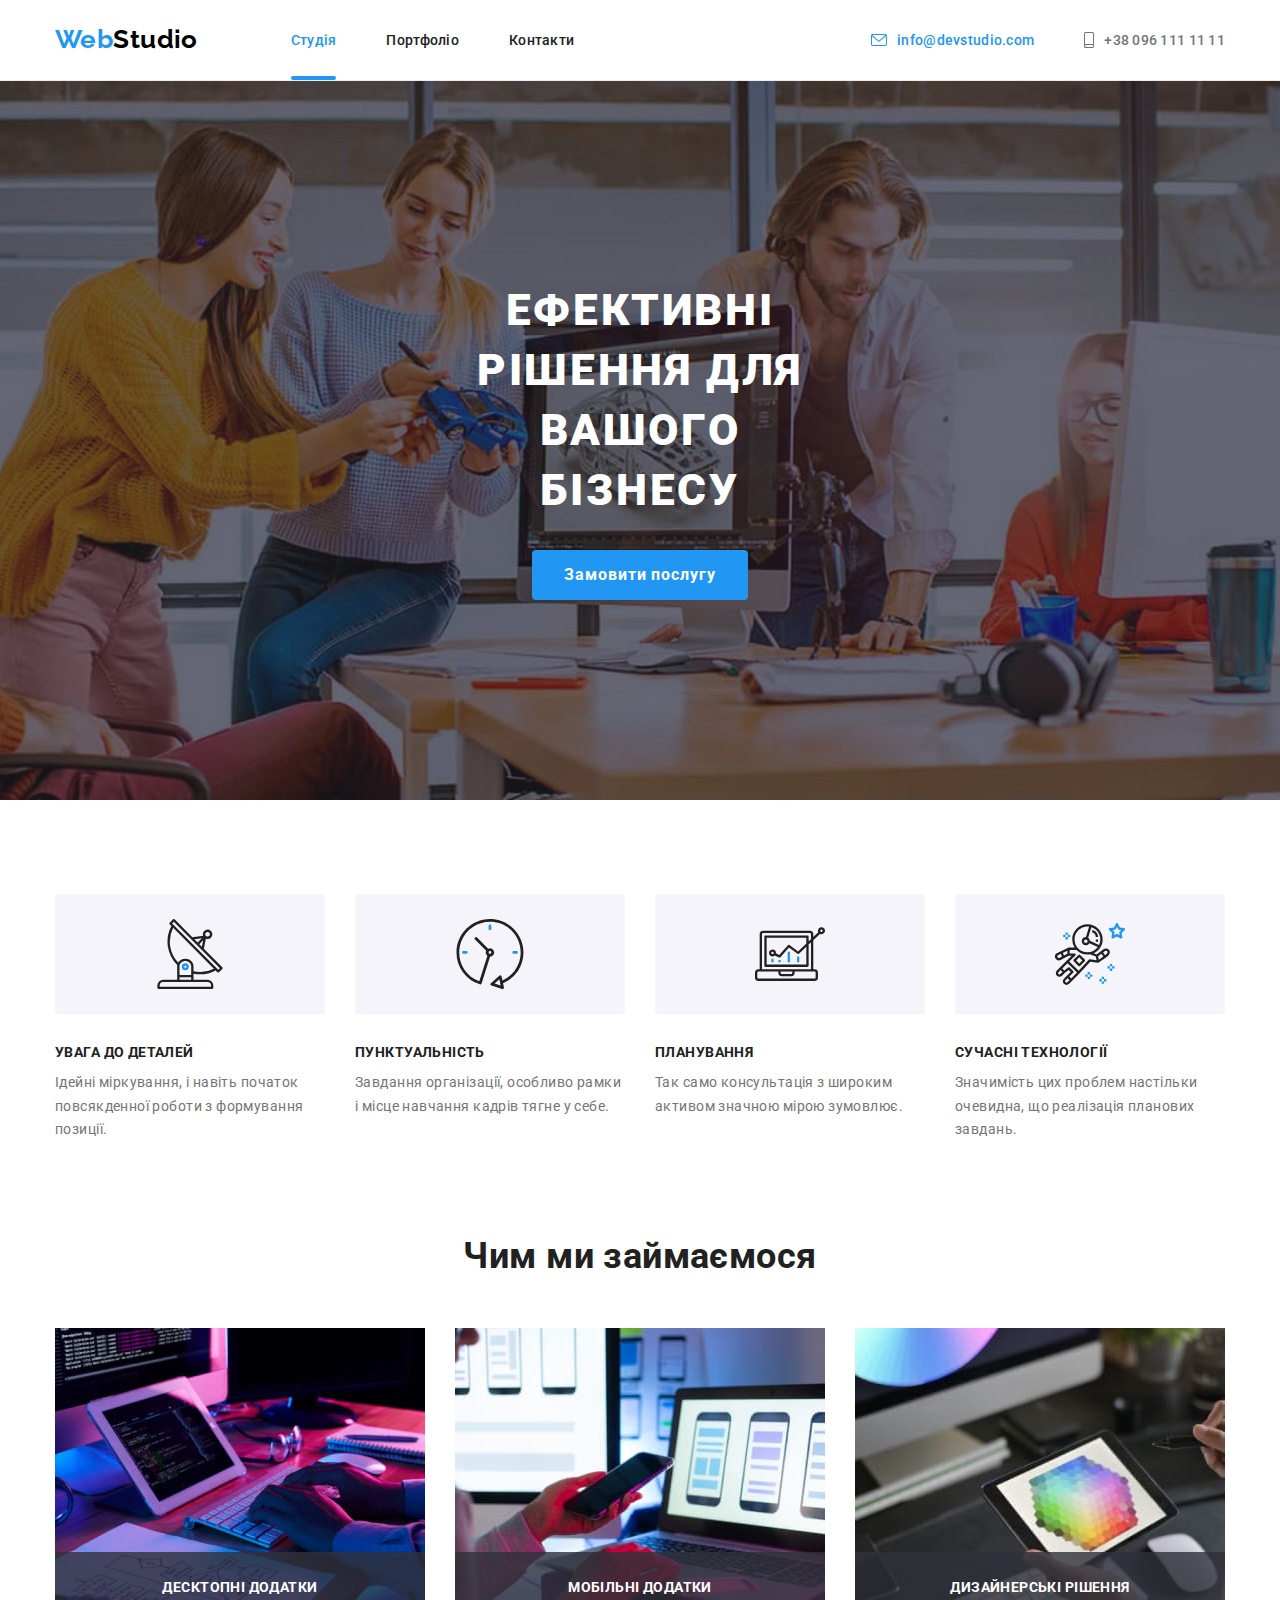
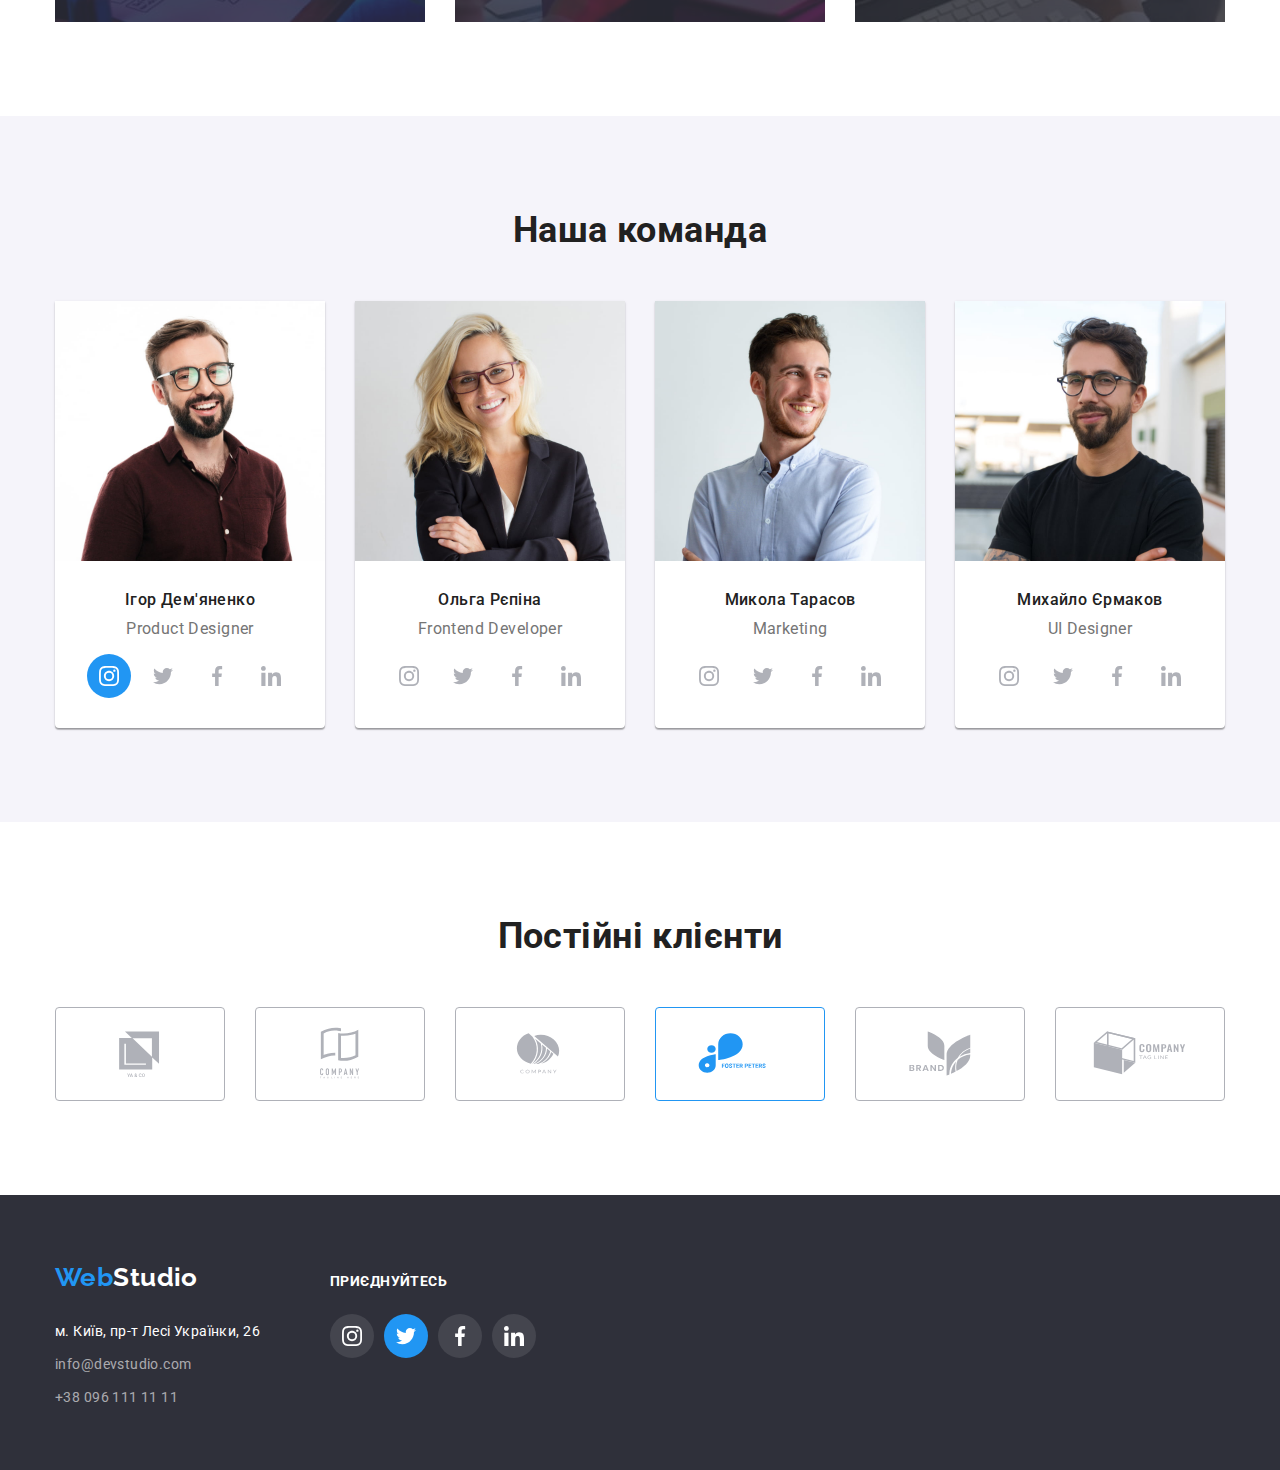
==== index.html @ 37243f72 "Додає стартові файли проєкту до репозиторію" ====
<!DOCTYPE html>
<html lang="uk">

<head>
  <meta charset="UTF-8">
  <meta name="viewport" content="width=device-width, initial-scale=1.0">
  <title>Домашнє завдання GoIT Markup HomeWork-03</title>

  <link rel="preconnect" href="https://fonts.googleapis.com">
  <link rel="preconnect" href="https://fonts.gstatic.com" crossorigin>
  <link href="https://fonts.googleapis.com/css2?family=Raleway:wght@400;700&family=Roboto:wght@400;500;700;900&display=swap" rel="stylesheet">

  <link rel="stylesheet" href="https://cdnjs.cloudflare.com/ajax/libs/modern-normalize/2.0.0/modern-normalize.min.css">
  <link rel="stylesheet" href="./css/styles.css">
</head>

<body>
  <!-- Site header -->
  <header class="page-header">
    <div class="container">
      <!-- Site logo -->
      <a class="logo link" href="./index.html"><span class="logo-color">Web</span>Studio</a>
      <!-- End Site logo -->

      <!-- Site nav -->
      <nav>
        <ul class="site-nav">
          <li class="item"><a class="link current" href="./index.html">Студія</a></li>
          <li class="item"><a class="link" href="./portfolio.html">Портфоліо</a></li>
          <li class="item"><a class="link" href="">Контакти</a></li>
        </ul>
      </nav>
      <!-- End Site nav -->

      <!-- Сontacts in header -->
      <ul class="contacts">
        <li class="item">
          <a class="link current" href="mailto:info@devstudio.com">
            <svg class="contact-icon" width="16px" height="12px">
              <use href="./images/sprite.svg#envelope"></use>
            </svg>
            info@devstudio.com
          </a>
        </li>
        <li class="item">
          <a class="link" href="tel:+380961111111">
            <svg class="contact-icon" width="10px" height="16px">
              <use href="./images/sprite.svg#smartphone"></use>
            </svg>
            +38 096 111 11 11
          </a>
        </li>
      </ul>
      <!-- End Contacts in header -->
    </div>
  </header>
  <!-- End Site header -->

  <main>
    <!-- Site sections -->
    <!-- Hero section -->
    <section class="hero section">
      <h1 class="hero-title">Ефективні рішення для вашого бізнесу</h1>
      <button class="btn" type="button" data-modal-open>Замовити послугу</button>

      <!-- Backdrop -->
      <div class="backdrop is-hidden" data-modal>
        <div class="modal">
          <p>Lorem ipsum dolor, sit amet consectetur adipisicing elit. Nostrum quos quam vel laboriosam nihil hic. Qui atque accusantium incidunt architecto ipsam necessitatibus voluptatem ipsum obcaecati cum labore, illum facilis beatae, eveniet ducimus repellendus neque iure omnis accusamus optio minima. Sed at ea consectetur vitae! Illum vero velit facilis necessitatibus id.</p>
          <button class="close-btn" type="button" data-modal-close>
            <svg width="18px" height="18px">
              <use href="./images/sprite.svg#modal-close-black"></use>
            </svg>
          </button>
        </div>
      </div>
      <!-- End Backdrop -->
    </section>
    <!-- End Hero section -->

    <!-- Features section -->
    <section class="features section">
      <div class="container">
        <h2 class="visually-hidden">Наші переваги</h2>
        <ul class="features-list">
          <li class="item">
            <div class="features-thumb">
              <svg width="70px" height="70px">
                <use href="./images/sprite.svg#antenna"></use>
              </svg>
            </div>
            <h3 class="title">Увага до деталей</h3>
            <p class="text">Ідейні міркування, і навіть початок повсякденної роботи з формування позиції.</p>
          </li>

          <li class="item">
            <div class="features-thumb">
              <svg width="70px" height="70px">
                <use href="./images/sprite.svg#clock"></use>
              </svg>
            </div>
            <h3 class="title">Пунктуальність</h3>
            <p class="text">Завдання організації, особливо рамки і місце навчання кадрів тягне у себе.</p>
          </li>

          <li class="item">
            <div class="features-thumb">
              <svg width="70px" height="70px">
                <use href="./images/sprite.svg#diagram"></use>
              </svg>
            </div>
            <h3 class="title">Планування</h3>
            <p class="text">Так само консультація з широким активом значною мірою зумовлює.</p>
          </li>

          <li class="item">
            <div class="features-thumb">
              <svg width="70px" height="70px">
                <use href="./images/sprite.svg#astronaut"></use>
              </svg>
            </div>
            <h3 class="title">Сучасні технології</h3>
            <p class="text">Значимість цих проблем настільки очевидна, що реалізація планових завдань.</p>
          </li>
        </ul>
      </div>
    </section>
    <!-- End Features section -->

    <!-- Works section -->
    <section class="works section">
      <div class="container">
        <h2 class="sect-title">Чим ми займаємося</h2>
        <ul class="works-list">
          <li class="item">
            <div class="work-thumb">
              <img src="./images/website-layout.jpg" alt="Верстка макету веб-сайта по узгодженному проєкту" width="370" height="294">
              <div class="work-overlay">
                <h3 class="work-title">Десктопні додатки</h3>
              </div>
            </div>
          </li>

          <li class="item">
            <div class="work-thumb">
              <img src="./images/application-development.jpg" alt="Розробка дизайн проєкту майбутнього веб-сайту" width="370" height="294">
              <div class="work-overlay">
                <h3 class="work-title">Мобільні додатки</h3>
              </div>
            </div>
          </li>

          <li class="item">
            <div class="work-thumb">
              <img src="./images/design-development.jpg" alt="Створення мобільних додатків" width="370" height="294">
              <div class="work-overlay">
                <h3 class="work-title">Дизайнерські рішення</h3>
              </div>
            </div>
          </li>
        </ul>
      </div>
    </section>
    <!-- End Works section -->

    <!-- Team section -->
    <section class="team section">
      <div class="container">
        <h2 class="sect-title">Наша команда</h2>
        <ul class="team-list">
          <li class="item">
            <img class="image" src="./images/product-designer-igor-demyanenko.jpg" alt="Фото Ігора Дем'яненко" width="270" height="260">
            <h3 class="title">Ігор Дем'яненко</h3>
            <p class="text" lang="en">Product Designer</p>
            <!-- Social links -->
            <ul class="social-list">
              <li class="item">
                <a href="" class="social-link current" aria-label="Instagram">
                  <svg class="social-icon" width="20px" height="20px">
                    <use href="./images/sprite.svg#instagram"></use>
                  </svg>
                </a>
              </li>

              <li class="item">
                <a href="" class="social-link" aria-label="Twitter">
                  <svg class="social-icon" width="20px" height="20px">
                    <use href="./images/sprite.svg#twitter"></use>
                  </svg>
                </a>
              </li>

              <li class="item">
                <a href="" class="social-link" aria-label="Facebook">
                  <svg class="social-icon" width="20px" height="20px">
                    <use href="./images/sprite.svg#facebook"></use>
                  </svg>
                </a>
              </li>

              <li class="item">
                <a href="" class="social-link" aria-label="Linkedin">
                  <svg class="social-icon" width="20px" height="20px">
                    <use href="./images/sprite.svg#linkedin"></use>
                  </svg>
                </a>
              </li>
            </ul>
            <!-- End Social links -->
          </li>

          <li class="item">
            <img class="image" src="./images/frontend-developer-olga-repina.jpg" alt="Фото Ольги Рєпіної" width="270" height="260">
            <h3 class="title">Ольга Рєпіна</h3>
            <p class="text" lang="en">Frontend Developer</p>
            <!-- Social links -->
            <ul class="social-list">
              <li class="item">
                <a href="" class="social-link" aria-label="Instagram">
                  <svg class="social-icon" width="20px" height="20px">
                    <use href="./images/sprite.svg#instagram"></use>
                  </svg>
                </a>
              </li>

              <li class="item">
                <a href="" class="social-link" aria-label="Twitter">
                  <svg class="social-icon" width="20px" height="20px">
                    <use href="./images/sprite.svg#twitter"></use>
                  </svg>
                </a>
              </li>

              <li class="item">
                <a href="" class="social-link" aria-label="Facebook">
                  <svg class="social-icon" width="20px" height="20px">
                    <use href="./images/sprite.svg#facebook"></use>
                  </svg>
                </a>
              </li>

              <li class="item">
                <a href="" class="social-link" aria-label="Linkedin">
                  <svg class="social-icon" width="20px" height="20px">
                    <use href="./images/sprite.svg#linkedin"></use>
                  </svg>
                </a>
              </li>
            </ul>
            <!-- End Social links -->
          </li>

          <li class="item">
            <img class="image" src="./images/marketing-mikola-tarasov.jpg" alt="Фото Миколи Тарасова" width="270" height="260">
            <h3 class="title">Микола Тарасов</h3>
            <p class="text" lang="en">Marketing</p>
            <!-- Social links -->
            <ul class="social-list">
              <li class="item">
                <a href="" class="social-link" aria-label="Instagram">
                  <svg class="social-icon" width="20px" height="20px">
                    <use href="./images/sprite.svg#instagram"></use>
                  </svg>
                </a>
              </li>

              <li class="item">
                <a href="" class="social-link" aria-label="Twitter">
                  <svg class="social-icon" width="20px" height="20px">
                    <use href="./images/sprite.svg#twitter"></use>
                  </svg>
                </a>
              </li>

              <li class="item">
                <a href="" class="social-link" aria-label="Facebook">
                  <svg class="social-icon" width="20px" height="20px">
                    <use href="./images/sprite.svg#facebook"></use>
                  </svg>
                </a>
              </li>

              <li class="item">
                <a href="" class="social-link" aria-label="Linkedin">
                  <svg class="social-icon" width="20px" height="20px">
                    <use href="./images/sprite.svg#linkedin"></use>
                  </svg>
                </a>
              </li>
            </ul>
            <!-- End Social links -->
          </li>

          <li class="item">
            <img class="image" src="./images/ui-designer-mihailo-ermakov.jpg" alt="Фото Михайла Єрмакова" width="270" height="260">
            <h3 class="title">Михайло Єрмаков</h3>
            <p class="text" lang="en">UI Designer</p>
            <!-- Social links -->
            <ul class="social-list">
              <li class="item">
                <a href="" class="social-link" aria-label="Instagram">
                  <svg class="social-icon" width="20px" height="20px">
                    <use href="./images/sprite.svg#instagram"></use>
                  </svg>
                </a>
              </li>

              <li class="item">
                <a href="" class="social-link" aria-label="Twitter">
                  <svg class="social-icon" width="20px" height="20px">
                    <use href="./images/sprite.svg#twitter"></use>
                  </svg>
                </a>
              </li>

              <li class="item">
                <a href="" class="social-link" aria-label="Facebook">
                  <svg class="social-icon" width="20px" height="20px">
                    <use href="./images/sprite.svg#facebook"></use>
                  </svg>
                </a>
              </li>

              <li class="item">
                <a href="" class="social-link" aria-label="Linkedin">
                  <svg class="social-icon" width="20px" height="20px">
                    <use href="./images/sprite.svg#linkedin"></use>
                  </svg>
                </a>
              </li>
            </ul>
            <!-- End Social links -->
          </li>
        </ul>
      </div>
    </section>
    <!-- End Team section -->

    <!-- Regular customers -->
    <section class="customers section">
      <div class="container">
        <h2 class="sect-title">Постійні клієнти</h2>
        <ul class="customers-list">
          <li class="item">
            <a class="link" href="">
              <svg class="customers-icon" width="106px" height="60px">
                <use href="./images/sprite.svg#logo-1"></use>
              </svg>
            </a>
          </li>
          <li class="item">
            <a class="link" href="">
              <svg class="customers-icon" width="106px" height="60px">
                <use href="./images/sprite.svg#logo-2"></use>
              </svg>
            </a>
          </li>
          <li class="item">
            <a class="link" href="">
              <svg class="customers-icon" width="106px" height="60px">
                <use href="./images/sprite.svg#logo-3"></use>
              </svg>
            </a>
          </li>
          <li class="item">
            <a class="link current" href="">
              <svg class="customers-icon" width="106px" height="60px">
                <use href="./images/sprite.svg#logo-4"></use>
              </svg>
            </a>
          </li>
          <li class="item">
            <a class="link" href="">
              <svg class="customers-icon" width="106px" height="60px">
                <use href="./images/sprite.svg#logo-5"></use>
              </svg>
            </a>
          </li>
          <li class="item">
            <a class="link" href="">
              <svg class="customers-icon" width="106px" height="60px">
                <use href="./images/sprite.svg#logo-6"></use>
              </svg>
            </a>
          </li>
        </ul>
      </div>
    </section>
    <!-- End Regular customers -->
    <!-- End Site sections -->
  </main>

  <!-- Site footer -->
  <footer class="page-footer">
    <div class="container">

      <!-- Сontacts in footer -->
      <address class="footer-contacts">
        <div class="item">
          <!-- Site logo footer -->
          <a class="logo link" href="./index.html"><span class="logo-color">Web</span>Studio</a>
          <!-- End Site logo footer -->
          <ul class="contact-list">
            <li class="item">м. Київ, пр-т Лесі Українки, 26</li>
            <li class="item"><a class="link" href="mailto:info@devstudio.com">info@devstudio.com</a></li>
            <li class="item"><a class="link" href="tel:+380961111111">+38 096 111 11 11</a></li>
          </ul>
        </div>

        <!-- Social links in footer-->
        <div class="item">
          <p class="caption">приєднуйтесь</p>
          <ul class="social-list">
            <li class="item">
              <a href="" class="social-link" aria-label="Instagram">
                <svg class="social-icon" width="20px" height="20px">
                  <use href="./images/sprite.svg#instagram"></use>
                </svg>
              </a>
            </li>

            <li class="item">
              <a href="" class="social-link current" aria-label="Twitter">
                <svg class="social-icon" width="20px" height="20px">
                  <use href="./images/sprite.svg#twitter"></use>
                </svg>
              </a>
            </li>

            <li class="item">
              <a href="" class="social-link" aria-label="Facebook">
                <svg class="social-icon" width="20px" height="20px">
                  <use href="./images/sprite.svg#facebook"></use>
                </svg>
              </a>
            </li>

            <li class="item">
              <a href="" class="social-link" aria-label="Linkedin">
                <svg class="social-icon" width="20px" height="20px">
                  <use href="./images/sprite.svg#linkedin"></use>
                </svg>
              </a>
            </li>
          </ul>
        </div>
        <!-- End Social links in footer-->
      </address>
      <!-- End Contacts in footer -->
    </div>
  </footer>
  <!-- End Site footer -->
  <!-- Скріпт для кнопок відкриття/закриття модального вікна -->
  <script src="./js/modal.js">
  </script>
</body>

</html>
---- css/styles.css ----
:root {
  --primary-text-color: #757575;
  --title-text-color: #212121;
  --accent-color: #2196f3;
  --primary-bg-color: #ffffff;
  --secondary-bg-color: #f5f4fa;
  --theme-bg-color: #2f303a;
  --black-color: #000000;
  --white-color: #ffffff;
  --transparent-60-white-color: rgba(255, 255, 255, 0.60);

  --timing-function: cubic-bezier(0.4, 0, 0.2, 1);
  --transition-duration: 250ms;
}

h1,
h2,
h3,
h4,
h5,
h6,
p,
ul {
  margin: 0;
  padding: 0;
}

ul {
  list-style: none;
}

body {
  font-family: 'Roboto', Tahoma, sans-serif;
  font-size: 14px;
  letter-spacing: 0.03em;
  color: var(--primary-text-color);
}

.link {
  text-decoration: none;
}

.btn {
  font-family: inherit;
  color: var(--white-color);

  background-color: var(--accent-color);
  border: none;
  border-radius: 4px;

  cursor: pointer;
}

.section {
  padding: 94px 0;
}

.container {
  width: 1200px;
  padding: 0 15px;
  margin: 0 auto;
}

/* Site header */
.page-header {
  width: 100%;
  min-height: 80px;
  border-bottom: 1px solid #ECECEC;
  background-color: var(--primary-bg-color);
}

.page-header .container {
  display: flex;
  align-items: center;
}

/* Site logo header*/
.logo {
  display: inline-block;

  font-family: 'Raleway';
  font-size: 26px;
  font-weight: 700;
  color: var(--black-color);
}

.logo-color {
  color: var(--accent-color);
}

/* End Site logo header*/

/* Site nav */
.site-nav {
  display: flex;
  margin-left: 93px;
}

.site-nav .item {
  overflow: hidden;
}

.site-nav .item + .item {
  margin-left: 50px;
}

.site-nav .link {
  position: relative;
  display: inline-block;
  padding-top: 32px;
  padding-bottom: 32px;

  font-weight: 500;
  letter-spacing: 0.02em;
  color: var(--title-text-color);

  transition: color var(--transition-duration) var(--timing-function);
}

.site-nav .link::after {
  content: "";

  position: absolute;
  bottom: 0;
  left: 0;

  display: block;
  width: 100%;
  height: 4px;

  background-color: var(--accent-color);
  border-radius: 2px;

  opacity: 0;
  transform: scaleX(0);
  transition: transform var(--transition-duration) var(--timing-function),
              opacity var(--transition-duration) var(--timing-function);
}

.site-nav .link:hover::after,
.site-nav .link:focus::after,
.site-nav .link.current::after {
  opacity: 1;
  transform: scaleX(1);
}

.site-nav .link:hover,
.site-nav .link:focus,
.site-nav .link.current {
  color: var(--accent-color);
}

/* End Site nav */

/* Сontact in header */
.contacts {
  display: flex;
  margin-left: auto;
}

.contacts .item + .item {
  margin-left: 50px;
}

.contacts .link {
  display: flex;
  align-items: center;

  font-weight: 500;
  letter-spacing: 0.02em;
  color: var(--primary-text-color);

  transition: color var(--transition-duration) var(--timing-function);
}

.contacts .link.current,
.contacts .link:hover,
.contacts .link:focus {
  color: var(--accent-color);
}

.contact-icon {
  margin-right: 10px;
  fill: currentColor;
}

/* End Сontact in header */
/* End Site header */

/* Стилі для index.html */
/* Site sections */
/* Hero section */
.hero {
  max-width: 1600px;
  min-height: 600px;
  padding: 200px 452px;

  background-color: var(--theme-bg-color);
  background-image: linear-gradient(to right, rgba(47, 48, 58, 0.40), rgba(47, 48, 58, 0.40)), url(../images/img-overlay.jpg);
  background-repeat: no-repeat;
  background-position: center;
  background-size: cover;
  text-align: center;
}

.hero-title {
  margin-bottom: 30px;

  font-size: 44px;
  font-weight: 900;
  line-height: 1.36;
  letter-spacing: 0.06em;
  text-transform: uppercase;
  color: var(--white-color);
}

.hero .btn {
  padding: 10px 32px;

  font-size: 16px;
  font-weight: 700;
  line-height: 1.88;
  letter-spacing: 0.06em;
}

/* Backdrop */

.backdrop {
  position: fixed;
  top: 0;
  left: 0;
  z-index: 999;

  width: 100%;
  height: 100%;
  background-color: rgba(0, 0, 0, .5);
  opacity: 1;
  visibility: visible;

  transition: opacity var(--transition-duration) var(--timing-function);
}

.backdrop.is-hidden {
  opacity: 0;
  visibility: hidden;
  pointer-events: none;
}

.backdrop.is-hidden .modal {
  opacity: 0;
  transform: translate(-50%, -50%) scale(1.1);
  box-shadow: none;
}

.modal {
  position: absolute;
  top: 50%;
  left: 50%;

  max-width: 528px;
  min-height: 581px;
  padding: 50px 40px;

  background-color: var(--primary-bg-color);
  border-radius: 4px;

  opacity: 1;
  transform: translate(-50%, -50%) scale(1);
  box-shadow: 0px 2px 1px 0px rgba(0, 0, 0, 0.20),
              0px 1px 1px 0px rgba(0, 0, 0, 0.14),
              0px 1px 3px 0px rgba(0, 0, 0, 0.12);

  transition: opacity var(--transition-duration) var(--timing-function),
              transform var(--transition-duration) var(--timing-function),
              box-shadow var(--transition-duration) var(--timing-function);
}

.modal .close-btn {
  position: absolute;
  top: 8px;
  right: 8px;

  display: flex;
  justify-content: center;
  align-items: center;

  width: 30px;
  height: 30px;
  padding: 6px;

  background-color: var(--primary-bg-color);
  border: 1px solid rgba(0, 0, 0, 0.10);
  border-radius: 50%;
  cursor: pointer;

  transition: background-color var(--transition-duration) var(--timing-function),
              box-shadow var(--transition-duration) var(--timing-function);
}

.modal .close-btn:hover {
  background-color: var(--secondary-bg-color);
  box-shadow: inset 0px 2px 1px 0px rgba(1, 1, 1, 0.20),
              inset 0px 1px 1px 0px rgba(0, 0, 0, 0.14),
              inset 0px 1px 3px 0px rgba(0, 0, 0, 0.12);
}
/* End Backdrop */

/* End Hero section */

.sect-title {
  margin-bottom: 50px;

  font-size: 36px;
  font-weight: 700;
  text-align: center;
  color: var(--title-text-color);
}

/* Features section */
.features.section {
  padding-bottom: 0;
}

.features .title {
  margin-bottom: 10px;

  font-size: 14px;
  font-weight: 700;
  text-transform: uppercase;
  color: var(--title-text-color);
}

.features-list {
  display: flex;
}

.features-list .item {
  width: calc((100% - 90px) / 4);
}

.features-list .item + .item {
  margin-left: 30px;
}

.features-thumb {
  display: flex;
  justify-content: center;
  align-items: center;
  height: 120px;
  margin-bottom: 30px;
  border-radius: 4px;

  background-color: var(--secondary-bg-color);
}

.features .text {
  line-height: 1.71;
}

/* End Features section */
/* Works section */
.works-list {
  display: flex;
}

.works-list .item {
  width: calc((100% - 60px) / 3);
}

.works-list .item + .item {
  margin-left: 30px;
}

.work-thumb {
  position: relative;
  display: flex;
}

.work-overlay {
  position: absolute;
  left: 0;
  bottom: 0;

  width: 100%;
  height: 70px;
  padding: 27px 0;
  background-color: rgba(48, 49, 59, 0.8);;
}

.work-title {
  font-size: 14px;
  font-weight: 700;
  text-align: center;
  color: var(--white-color);
  text-transform: uppercase;
}

/* End Works section */

/* Team section */
.team {
  background-color: var(--secondary-bg-color);
}

.team-list {
  display: flex;
}

.team-list > .item {
  width: calc((100% - 90px) / 4);
  padding-bottom: 30px;
  background-color: var(--white-color);
  border-radius: 0px 0px 4px 4px;
  /* material shadow v1 */
  box-shadow: 0px 2px 1px 0px rgba(0, 0, 0, 0.20),
              0px 1px 1px 0px rgba(0, 0, 0, 0.14),
              0px 1px 3px 0px rgba(0, 0, 0, 0.12);
}

.team-list > .item + .item {
  margin-left: 30px;
}

.team-list .image {
  display: block; /* для того чтоб убрать отступ снизу от изображений */
  margin-bottom: 30px;
}

.team .title {
  margin-bottom: 10px;

  font-size: 16px;
  font-weight: 500;
  text-align: center;
  color: var(--title-text-color);
}

.team .text {
  margin-bottom: 16px;

  text-align: center;
  font-size: 16px;
}

/* Social links */
.social-list {
  display: flex;
  justify-content: center;
}

.social-list .item + .item {
  margin-left: 10px;
}

.social-link {
  display: flex;
  justify-content: center;
  align-items: center;
  width: 44px;
  height: 44px;
  color: #AFB1B8;
  background-color: var(--primary-bg-color);
  border-radius: 50%;

  transition: color var(--transition-duration) var(--timing-function),
              background-color var(--transition-duration) var(--timing-function);
}

.social-link.current,
.social-link:hover,
.social-link:focus {
  color: var(--white-color);
  background-color: var(--accent-color);
}

.social-icon {
  fill: currentColor;
}
/* End Social links */
/* End Team section */

/* Regular customers */
.customers-list {
  display: flex;
}

.customers-list .item {
  width: calc((100% - 150px) / 6);
}

.customers-list .item + .item {
  margin-left: 30px;
}

.customers-list .link {
  display: flex;
  justify-content: center;
  align-items: center;
  padding: 16px 32px;
  color: #AFB1B8;
  border: 1px solid #AFB1B8;
  border-radius: 4px;

  transition: color var(--transition-duration) var(--timing-function),
              border-color var(--transition-duration) var(--timing-function);
}

.customers-list .link.current,
.customers-list .link:hover,
.customers-list .link:focus {
  color: var(--accent-color);
  border-color: var(--accent-color);
}

.customers-icon {
  fill: currentColor;
}
/* End Regular customers */

/* Site footer */
.page-footer {
  color: var(--white-color);
  background-color: var(--theme-bg-color);
}

.page-footer .container {
  padding-top: 60px;
  padding-bottom: 60px;
}

/* Site logo footer */
.page-footer .logo {
  color: var(--white-color);
  margin-bottom: 20px;
}

/* End Site logo footer */

/* Сontact in footer */
.footer-contacts {
  display: flex;
  align-items: baseline;

  font-style: normal;
  line-height: 1.71;
}

.contact-list .item + .item {
  margin-top: 9px;
}

.contact-list .link {
  color: var(--transparent-60-white-color);
  transition: color var(--transition-duration) var(--timing-function);
}

.contact-list .link:hover,
.contact-list .link:focus {
  color: var(--accent-color);
}

.footer-contacts .caption {
  margin-bottom: 20px;

  font-size: 14px;
  font-weight: 700;
  text-transform: uppercase;
  color: var(--white-color);
}

.footer-contacts > .item + .item {
  margin-left: 70px;
}

.footer-contacts .social-link{
  background-color: rgba(255, 255, 255, 0.10);
  color: var(--white-color);
  transition: background-color var(--transition-duration) var(--timing-function);
}

.footer-contacts .social-link.current,
.footer-contacts .social-link:hover,
.footer-contacts .social-link:focus {
  background-color: var(--accent-color);
}

/* End Сontact in footer */
/* End Site footer */
/* End Стилі для index.html */

/* Стили portfolio.html */
/* Property filter */

/* Our products section */
/* Property filter */
.products-filter {
  display: flex;
  justify-content: center;
  margin-bottom: 50px;
}

.products-filter .item+.item {
  margin-left: 8px;
}

.products-filter .btn {
  padding: 6px 22px;

  font-size: 16px;
  font-weight: 500;
  line-height: 1.63;

  color: var(--title-text-color);
  background-color: var(--secondary-bg-color);
  transition: box-shadow var(--transition-duration) var(--timing-function),
              color var(--transition-duration) var(--timing-function),
              background-color var(--transition-duration) var(--timing-function);
}

.products-filter .btn.current,
.products-filter .btn:hover,
.products-filter .btn:focus {
  color: var(--primary-bg-color);
  background-color: var(--accent-color);
  box-shadow: 0px 2px 2px 0px rgba(0, 0, 0, 0.12),
              0px 1px 2px 0px rgba(0, 0, 0, 0.08),
              0px 3px 1px 0px rgba(0, 0, 0, 0.10);
}

/* End Property filter */

/* Products list */
.products-list {
  display: flex;
  flex-wrap: wrap;
}

.products-list .item {
  width: calc((100% - 60px) / 3);
  margin-right: 30px;
  margin-bottom: 30px;
}

.products-list .item:nth-child(3n) {
  margin-right: 0;
}

.products-list .item:nth-last-child(-n + 3) {
  margin-bottom: 0;
}

.product-card {
  width: 370px;
  transition: box-shadow var(--transition-duration) var(--timing-function);
}

.product-card:hover,
.product-card:focus {
  box-shadow: 1px 4px 6px 0px rgba(0, 0, 0, 0.16),
    0px 4px 4px 0px rgba(0, 0, 0, 0.06),
    0px 1px 1px 0px rgba(0, 0, 0, 0.12);
}

.product-thumb {
  position: relative;
  overflow: hidden;
  display: flex;
}

.product-overlay {
  position: absolute;
  top: 0;
  left: 0;
  width: 100%;
  height: 100%;
  background-color: var(--accent-color);
  opacity: .9;

  transform: translateY(101%);
  transition: transform var(--transition-duration) var(--timing-function);
}

.product-card:hover .product-overlay {
  transform: translateY(0);
}

.product-description {
  padding: 63px 24px;
  font-size: 18px;
  line-height: 1.56;
  color: var(--white-color);
}

.product-meta {
  padding: 20px 24px;
  border-right: 1px solid #EEEEEE;
  border-bottom: 1px solid #EEEEEE;
  border-left: 1px solid #EEEEEE;
}

 .product-link {
  text-decoration: none;
 }

.product-name {
  margin-bottom: 4px;

  font-size: 18px;
  font-weight: 700;
  line-height: 2;
  letter-spacing: 0.06em;

  color: var(--title-text-color);
}

.product-category {
  font-size: 16px;
  line-height: 1.88;
  color: var(--primary-text-color);
}

/* End Products list */
/* End Our products section */

/* Спеціальний класс для приховування тегів/заголовків */
.visually-hidden {
  position: absolute;
  width: 1px;
  height: 1px;
  margin: -1px;
  border: 0;
  padding: 0;
  clip: rect(0 0 0 0);
  overflow: hidden;
}
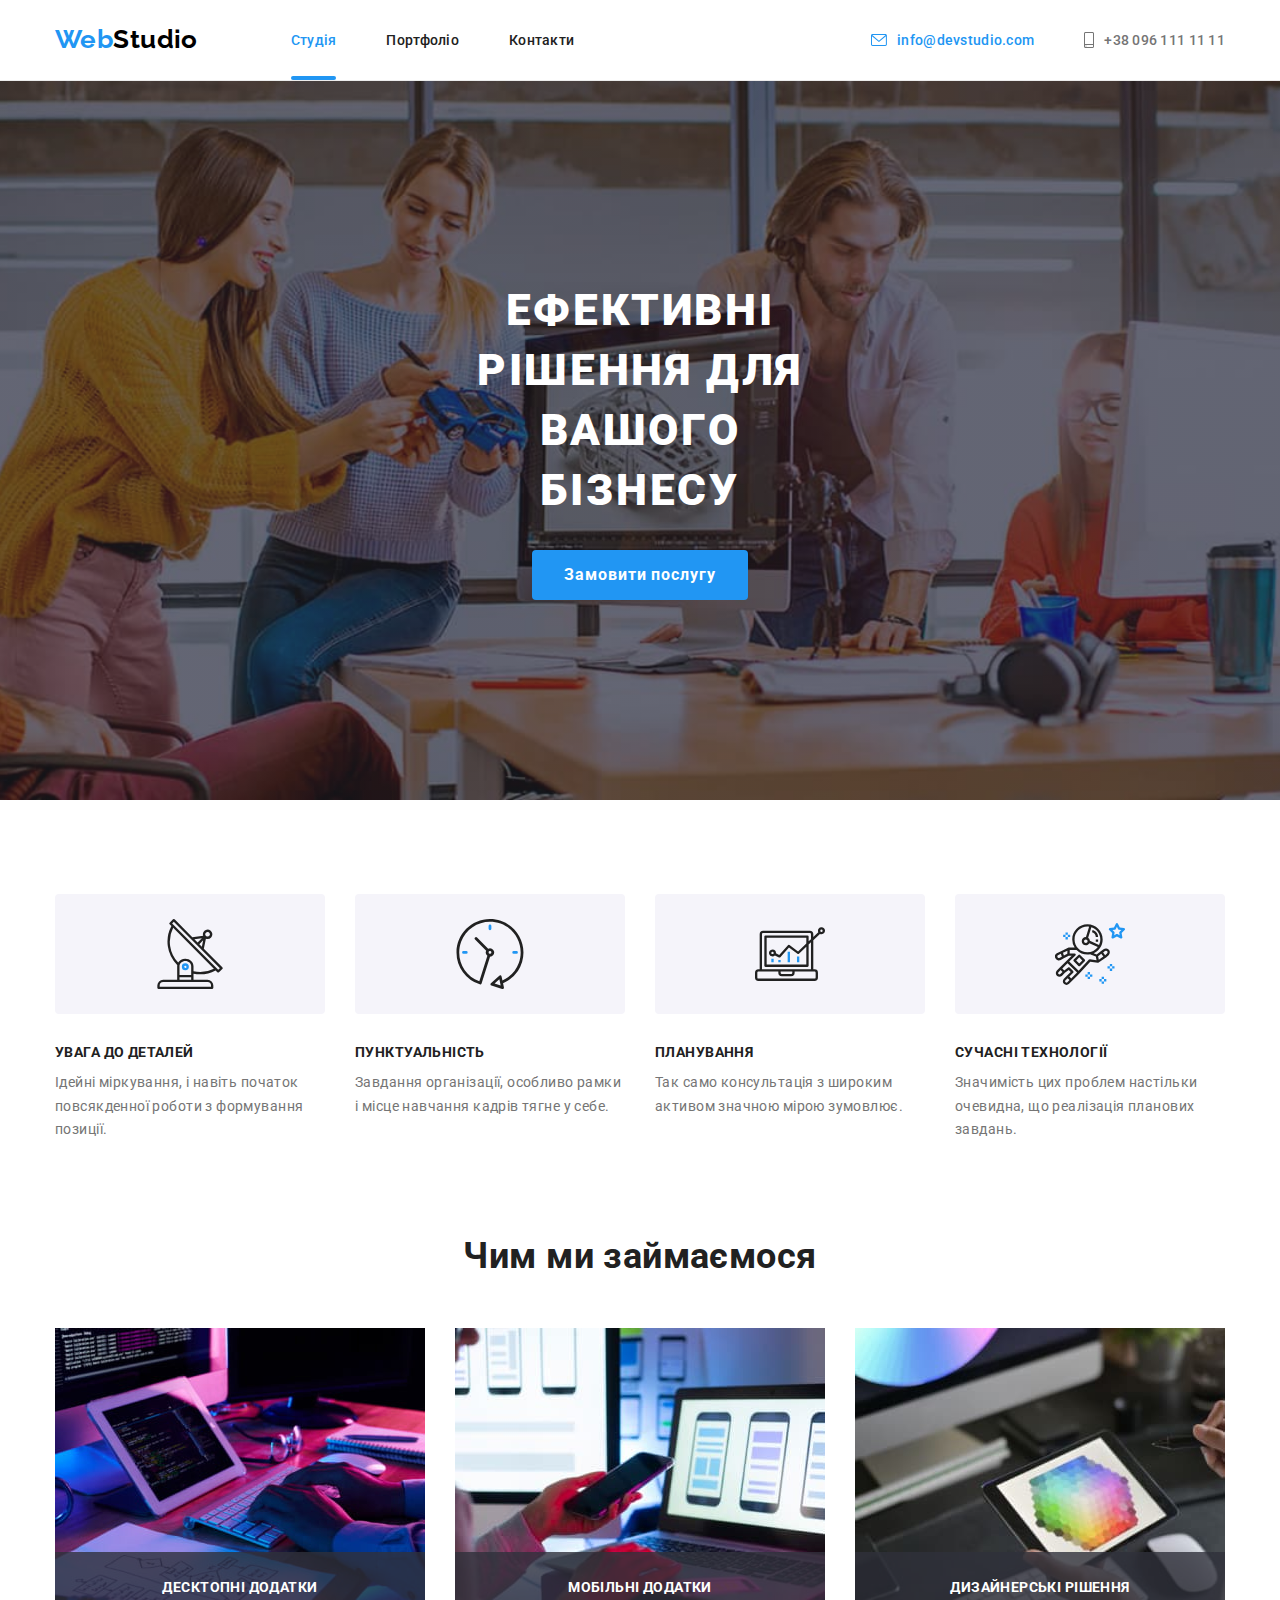
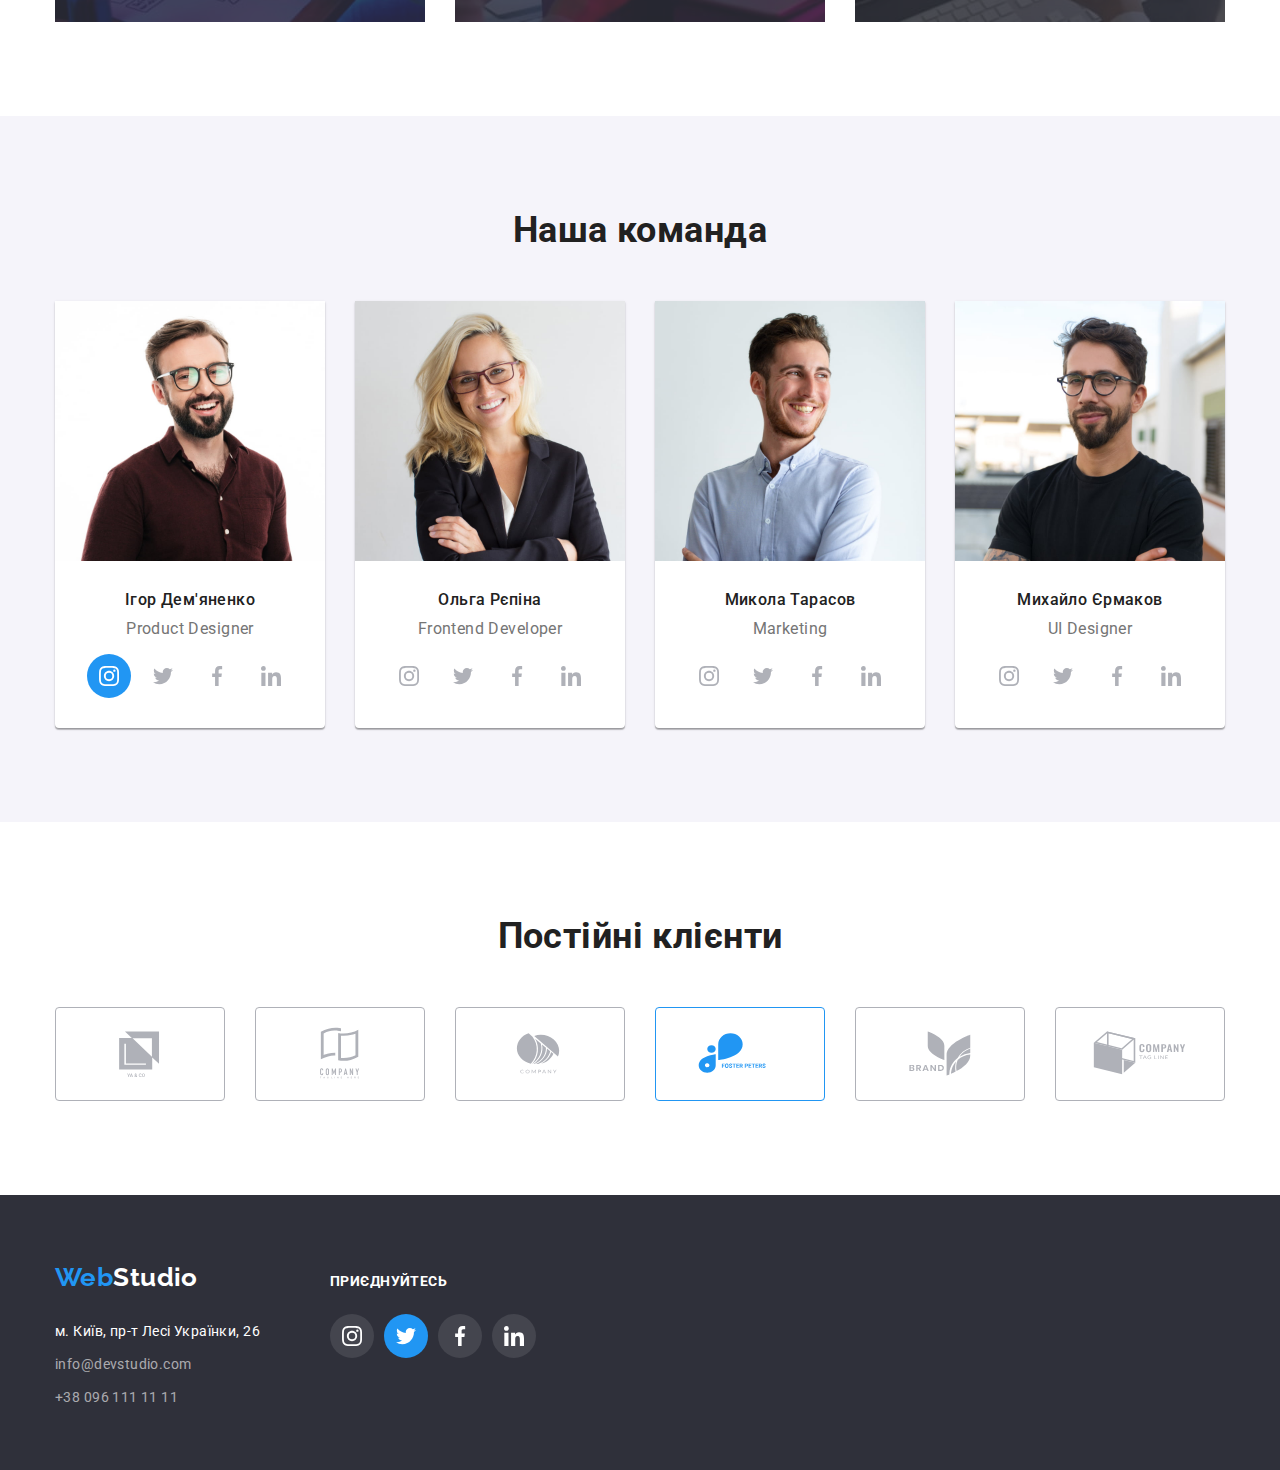
==== commit 7dfddb95: "Додає розмітку форми зворотний зв'язок" ====
--- a/index.html
+++ b/index.html
@@ -4,7 +4,7 @@
 <head>
   <meta charset="UTF-8">
   <meta name="viewport" content="width=device-width, initial-scale=1.0">
-  <title>Домашнє завдання GoIT Markup HomeWork-03</title>
+  <title>Домашнє завдання GoIT Markup HomeWork-06</title>
 
   <link rel="preconnect" href="https://fonts.googleapis.com">
   <link rel="preconnect" href="https://fonts.gstatic.com" crossorigin>
@@ -65,14 +65,56 @@
 
       <!-- Backdrop -->
       <div class="backdrop is-hidden" data-modal>
+        <!-- Modal Callback window-->
         <div class="modal">
-          <p>Lorem ipsum dolor, sit amet consectetur adipisicing elit. Nostrum quos quam vel laboriosam nihil hic. Qui atque accusantium incidunt architecto ipsam necessitatibus voluptatem ipsum obcaecati cum labore, illum facilis beatae, eveniet ducimus repellendus neque iure omnis accusamus optio minima. Sed at ea consectetur vitae! Illum vero velit facilis necessitatibus id.</p>
+          <!-- Callback Form -->
+          <form class="callback js-speaker-form" autocomplete="off">
+            <h2 class="form-title">Залиште свої дані, ми вам передзвонимо</h2>
+
+            <label class="field-item">
+              <input class="field-input" type="text" name="user-name" placeholder=" " required>
+              <span class="field-label">Ім'я</span>
+              <svg class="field-icon" width="18px" height="18px">
+                <use href="./images/sprite.svg#form-person"></use>
+              </svg>
+            </label>
+
+            <label class="field-item">
+              <input class="field-input" type="tel" name="user-phone" placeholder=" " required>
+              <span class="field-label">Телефон</span>
+              <svg class="field-icon" width="18px" height="18px">
+                <use href="./images/sprite.svg#form-phone"></use>
+              </svg>
+            </label>
+
+            <label class="field-item">
+              <input class="field-input" type="email" name="user-email" placeholder=" " required>
+              <span class="field-label">Пошта</span>
+              <svg class="field-icon" width="18px" height="18px">
+                <use href="./images/sprite.svg#form-email"></use>
+              </svg>
+            </label>
+
+            <label class="">
+              <span class="">Коментар</span>
+              <textarea class="user-comment" name="user-comment" rows="10" placeholder="Введіть текст"></textarea>
+            </label>
+
+            <label class="">
+              <input type="checkbox" name="policy" >
+              <span>Погоджуюся з розсилкою та приймаю <a href="">Умови договору</a></span>
+            </label>
+
+            <button type="submit">Відправити</button>
+          </form>
+          <!-- End Callback Form -->
           <button class="close-btn" type="button" data-modal-close>
             <svg width="18px" height="18px">
-              <use href="./images/sprite.svg#modal-close-black"></use>
+              <use href="./images/sprite.svg#modal-close"></use>
             </svg>
           </button>
         </div>
+        <!-- End Modal Callback window-->
       </div>
       <!-- End Backdrop -->
     </section>
@@ -453,6 +495,23 @@
   <!-- Скріпт для кнопок відкриття/закриття модального вікна -->
   <script src="./js/modal.js">
   </script>
+
+  <!-- Наступний скріпт показує введені 'данні форми' при submit та блокує 'відправку форми' -->
+  <script>
+    (() => {
+      document
+        .querySelector('.js-speaker-form')
+        .addEventListener('submit', e => {
+          e.preventDefault();
+
+          new FormData(e.currentTarget).forEach((value, name) =>
+            console.log(`${name}: ${value}`),
+          );
+
+          e.currentTarget.reset();
+        });
+    })();
+  </script>
 </body>
 
 </html>
--- a/css/styles.css
+++ b/css/styles.css
@@ -96,10 +96,6 @@
   margin-left: 93px;
 }
 
-.site-nav .item {
-  overflow: hidden;
-}
-
 .site-nav .item + .item {
   margin-left: 50px;
 }
@@ -200,7 +196,6 @@
   background-repeat: no-repeat;
   background-position: center;
   background-size: cover;
-  text-align: center;
 }
 
 .hero-title {
@@ -210,11 +205,14 @@
   font-weight: 900;
   line-height: 1.36;
   letter-spacing: 0.06em;
+  text-align: center;
   text-transform: uppercase;
   color: var(--white-color);
 }
 
 .hero .btn {
+  display: block;
+  margin: 0 auto;
   padding: 10px 32px;
 
   font-size: 16px;
@@ -246,6 +244,7 @@
   pointer-events: none;
 }
 
+/* Modal Callback window */
 .backdrop.is-hidden .modal {
   opacity: 0;
   transform: translate(-50%, -50%) scale(1.1);
@@ -257,9 +256,9 @@
   top: 50%;
   left: 50%;
 
-  max-width: 528px;
+  width: 528px;
   min-height: 581px;
-  padding: 50px 40px;
+  padding: 40px 40px;
 
   background-color: var(--primary-bg-color);
   border-radius: 4px;
@@ -293,16 +292,112 @@
   border-radius: 50%;
   cursor: pointer;
 
-  transition: background-color var(--transition-duration) var(--timing-function),
-              box-shadow var(--transition-duration) var(--timing-function);
+  transition: fill var(--transition-duration) var(--timing-function);
 }
 
 .modal .close-btn:hover {
-  background-color: var(--secondary-bg-color);
-  box-shadow: inset 0px 2px 1px 0px rgba(1, 1, 1, 0.20),
-              inset 0px 1px 1px 0px rgba(0, 0, 0, 0.14),
-              inset 0px 1px 3px 0px rgba(0, 0, 0, 0.12);
-}
+  fill: var(--accent-color);
+}
+
+/* End Modal Callback window */
+
+/* Callback Form */
+.callback {
+  display: flex;
+  flex-direction: column;
+
+  color: var(--title-text-color);
+  background-color: var(--primary-bg-color);
+  outline: 1px dashed tomato;
+}
+
+.form-title {
+  margin-bottom: 18px;
+
+  font-size: 20px;
+  font-weight: 700;
+  text-align: center;
+}
+
+.field-item {
+  position: relative;
+
+  display: flex;
+  flex-direction: column;
+
+  width: 100%;
+  height: 40px;
+  margin-bottom: 18px;
+
+  outline: 1px dashed saddlebrown;
+}
+
+.field-label {
+  position: absolute;
+  top: 50%;
+  left: 40px;
+
+  margin-bottom: 4px;
+
+  font-size: 12px;
+  font-weight: 400;
+  letter-spacing: 0.06em;
+  color: var(--primary-text-color);
+
+  cursor: text;
+  transform: translate(0, -50%);
+  transition: transform var(--transition-duration) var(--timing-function),
+              color var(--transition-duration) var(--timing-function);
+}
+
+.field-icon {
+  position: absolute;
+  top: 50%;
+  left: 12px;
+
+  transform: translateY(-50%);
+  transition: fill var(--transition-duration) var(--timing-function);
+}
+
+.field-input {
+  padding: 11px 40px;
+
+  border-radius: 4px;
+  border: 1px solid rgba(33, 33, 33, 0.20);
+
+  transition: border-color var(--transition-duration) var(--timing-function);
+}
+
+.field-input:focus {
+  outline: 1px solid #2196F3;
+}
+
+.field-input:focus,
+.field-input:valid,
+.field-input:not(:placeholder-shown) {
+  border-color: #2196F3;
+}
+
+.field-input:focus + .field-label,
+.field-input:valid + .field-label,
+.field-input:not(:placeholder-shown) + .field-label {
+  padding: 0 3px;
+
+  font-size: 10px;
+  color: var(--accent-color);
+
+  background-color: rgb(255, 255, 255);
+
+  transform: translate(-30px, -26px);
+}
+
+.field-input:focus ~ .field-icon,
+.field-input:valid ~ .field-icon,
+.field-input:not(:placeholder-shown) ~ .field-icon {
+  fill: var(--accent-color);
+}
+/* End Callback Form */
+
 /* End Backdrop */
 
 /* End Hero section */
@@ -384,7 +479,7 @@
   width: 100%;
   height: 70px;
   padding: 27px 0;
-  background-color: rgba(48, 49, 59, 0.8);;
+  background-color: rgba(48, 49, 59, 0.8);
 }
 
 .work-title {
@@ -572,7 +667,7 @@
   margin-left: 70px;
 }
 
-.footer-contacts .social-link{
+.footer-contacts .social-link {
   background-color: rgba(255, 255, 255, 0.10);
   color: var(--white-color);
   transition: background-color var(--transition-duration) var(--timing-function);
@@ -657,8 +752,8 @@
 .product-card:hover,
 .product-card:focus {
   box-shadow: 1px 4px 6px 0px rgba(0, 0, 0, 0.16),
-    0px 4px 4px 0px rgba(0, 0, 0, 0.06),
-    0px 1px 1px 0px rgba(0, 0, 0, 0.12);
+              0px 4px 4px 0px rgba(0, 0, 0, 0.06),
+              0px 1px 1px 0px rgba(0, 0, 0, 0.12);
 }
 
 .product-thumb {
@@ -698,9 +793,9 @@
   border-left: 1px solid #EEEEEE;
 }
 
- .product-link {
+.product-link {
   text-decoration: none;
- }
+}
 
 .product-name {
   margin-bottom: 4px;
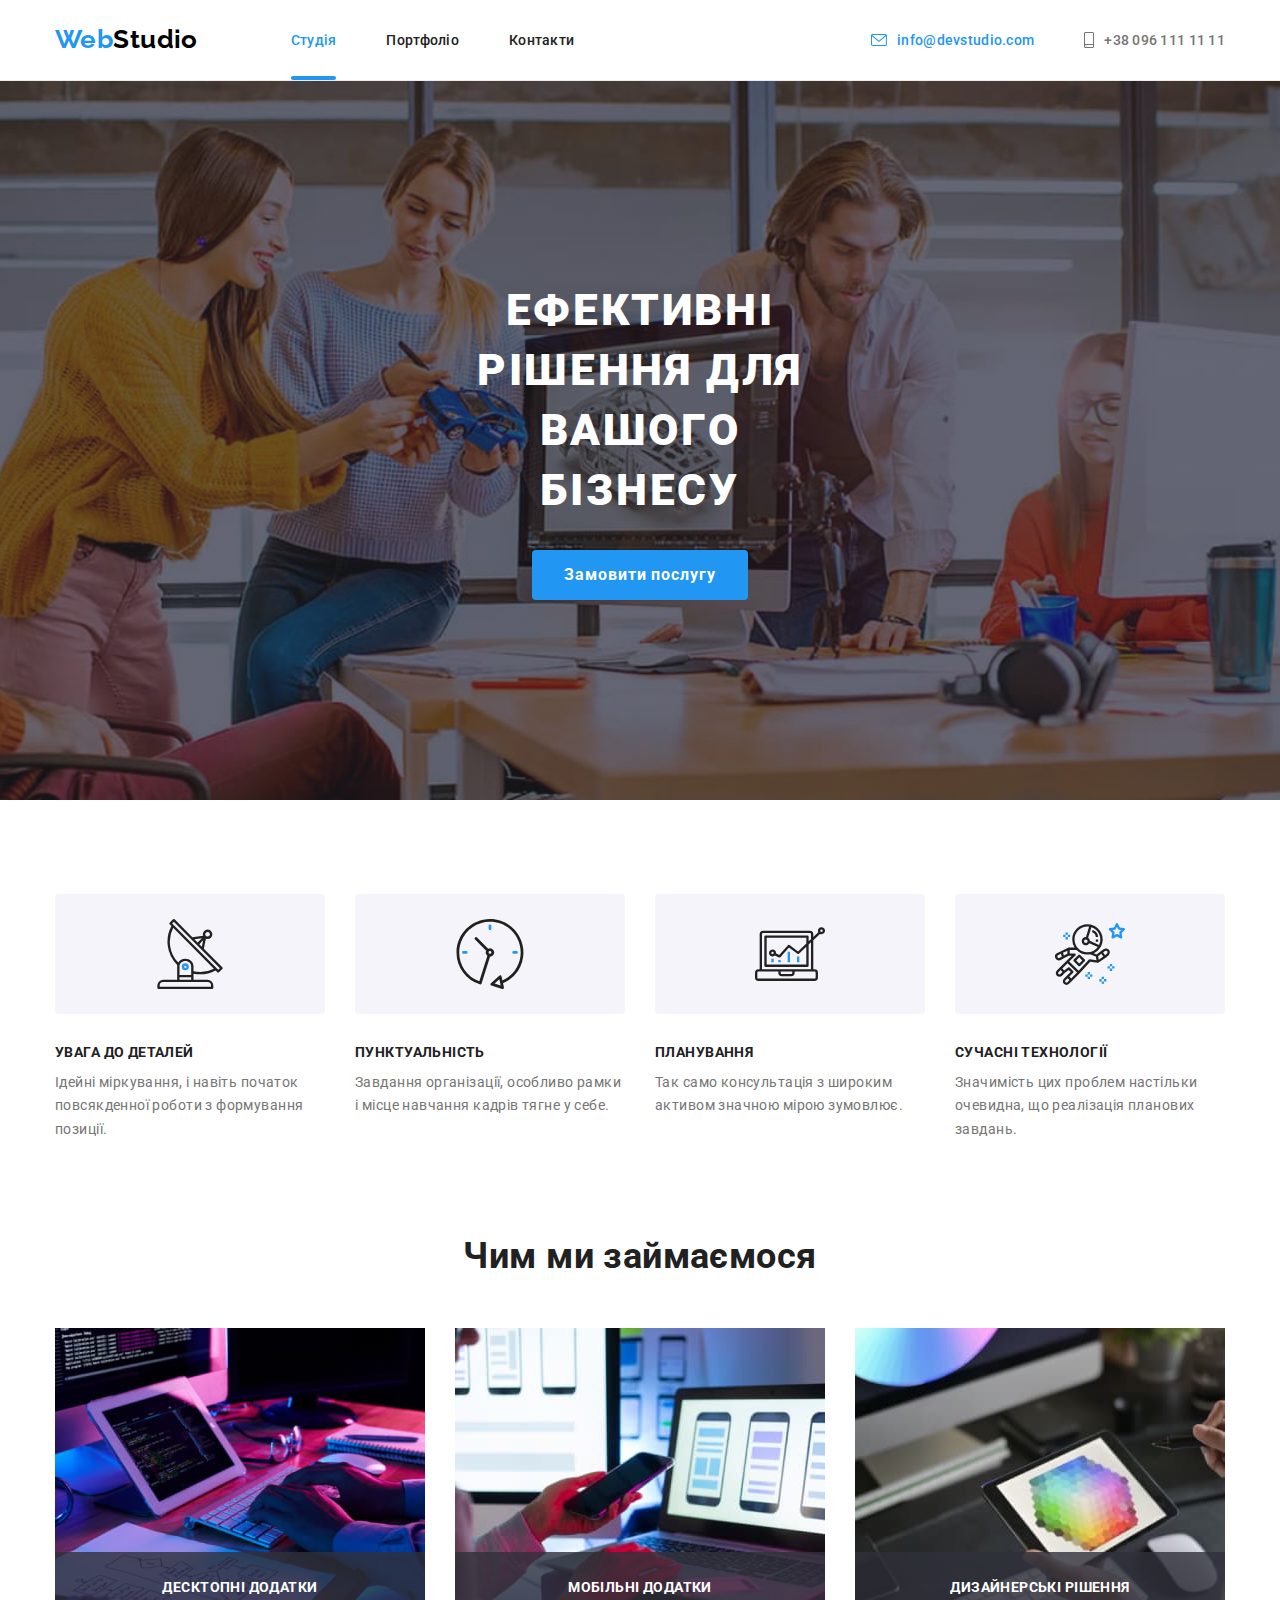
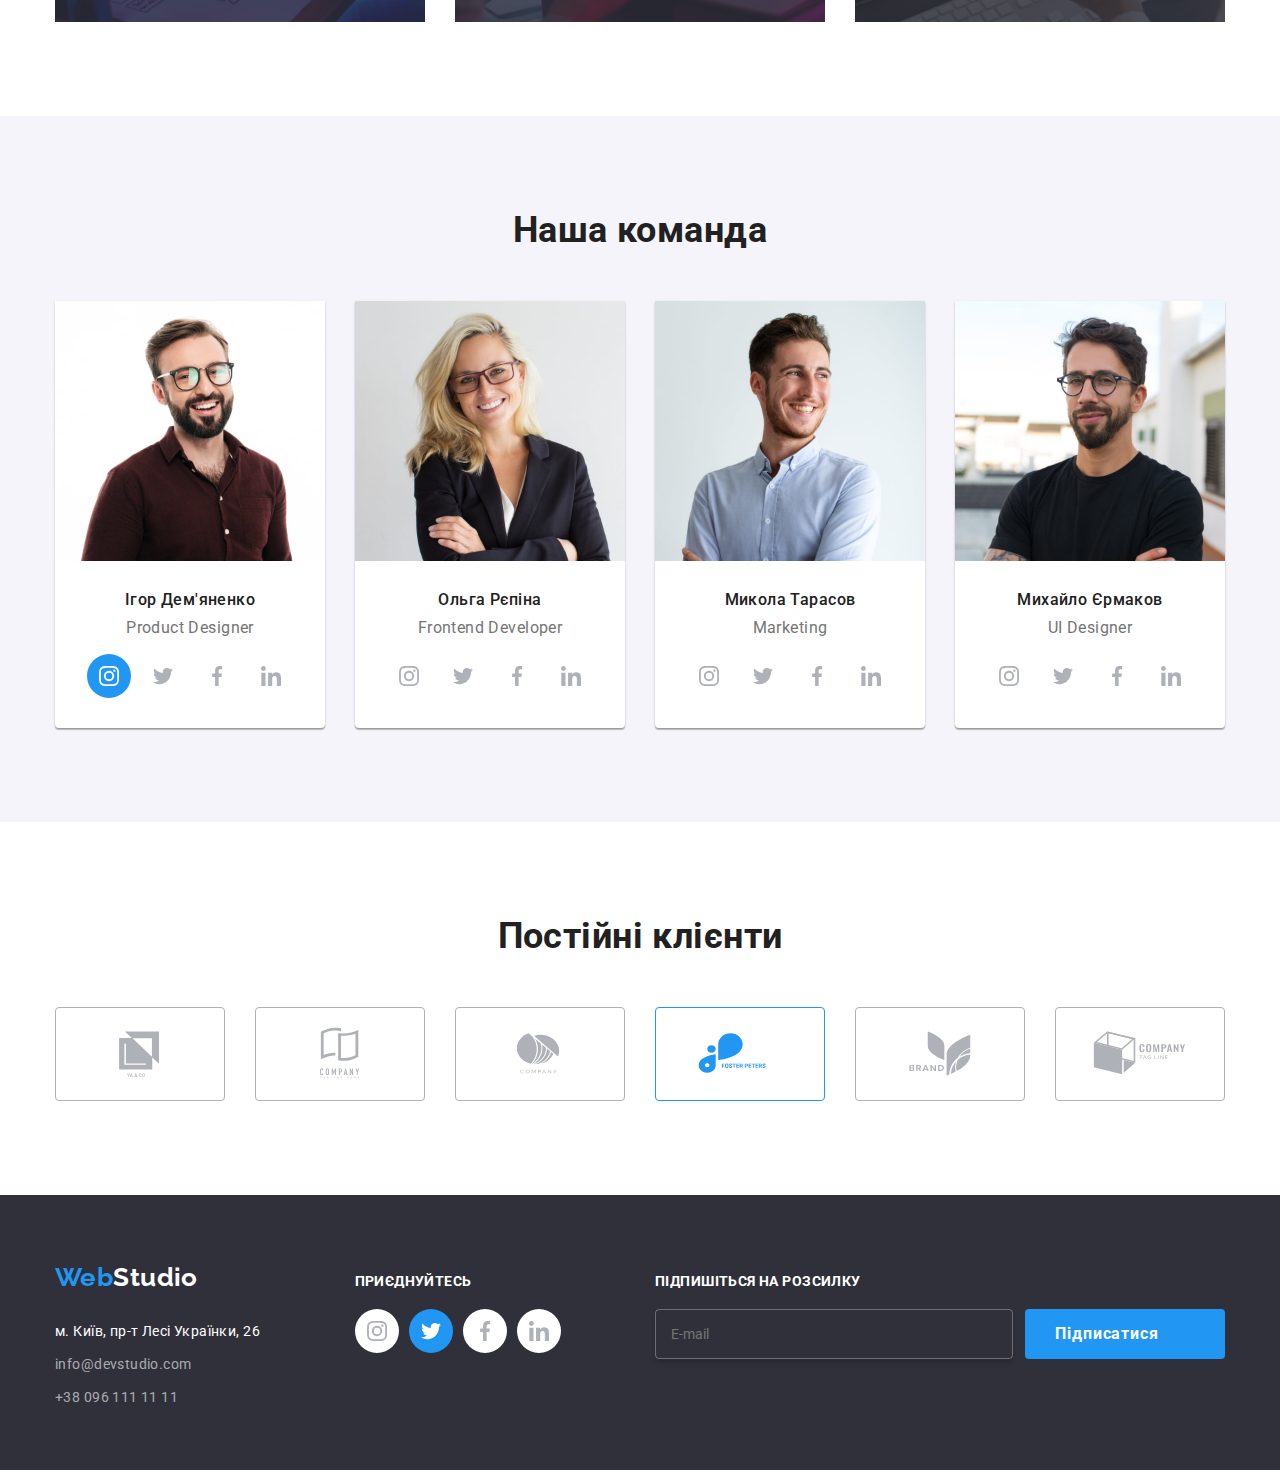
==== commit df41a51f: "Додає блок newsletters до футеру сайту" ====
--- a/index.html
+++ b/index.html
@@ -32,7 +32,7 @@
       </nav>
       <!-- End Site nav -->
 
-      <!-- Сontacts in header -->
+      <!-- Contacts in header -->
       <ul class="contacts">
         <li class="item">
           <a class="link current" href="mailto:info@devstudio.com">
@@ -68,7 +68,7 @@
         <!-- Modal Callback window-->
         <div class="modal">
           <!-- Callback Form -->
-          <form class="callback js-speaker-form" autocomplete="off">
+          <form class="callback-form js-speaker-form" autocomplete="off">
             <h2 class="form-title">Залиште свої дані, ми вам передзвонимо</h2>
 
             <label class="field-item">
@@ -95,17 +95,23 @@
               </svg>
             </label>
 
-            <label class="">
-              <span class="">Коментар</span>
-              <textarea class="user-comment" name="user-comment" rows="10" placeholder="Введіть текст"></textarea>
+            <label class="comment-field">
+              <span class="comment-label">Коментар</span>
+              <textarea class="user-comment" name="user-comment" placeholder="Введіть текст"></textarea>
             </label>
 
-            <label class="">
-              <input type="checkbox" name="policy" >
-              <span>Погоджуюся з розсилкою та приймаю <a href="">Умови договору</a></span>
+            <label class="policy-field">
+              <input class="policy-checkbox" type="checkbox" name="policy">
+              <svg class="icon check" width="16px" height="15px">
+                <use href="./images/sprite.svg#checkbox-on"></use>
+              </svg>
+              <svg class="icon empty" width="16px" height="15px">
+                <use href="./images/sprite.svg#checkbox-off"></use>
+              </svg>
+              <span class="policy-label">Погоджуюся з розсилкою та приймаю <a class="policy-link" href="">Умови договору</a></span>
             </label>
 
-            <button type="submit">Відправити</button>
+            <button class="btn" type="submit">Відправити</button>
           </form>
           <!-- End Callback Form -->
           <button class="close-btn" type="button" data-modal-close>
@@ -435,60 +441,73 @@
   <!-- Site footer -->
   <footer class="page-footer">
     <div class="container">
-
       <!-- Сontacts in footer -->
       <address class="footer-contacts">
-        <div class="item">
-          <!-- Site logo footer -->
-          <a class="logo link" href="./index.html"><span class="logo-color">Web</span>Studio</a>
-          <!-- End Site logo footer -->
-          <ul class="contact-list">
-            <li class="item">м. Київ, пр-т Лесі Українки, 26</li>
-            <li class="item"><a class="link" href="mailto:info@devstudio.com">info@devstudio.com</a></li>
-            <li class="item"><a class="link" href="tel:+380961111111">+38 096 111 11 11</a></li>
-          </ul>
-        </div>
-
-        <!-- Social links in footer-->
-        <div class="item">
-          <p class="caption">приєднуйтесь</p>
-          <ul class="social-list">
-            <li class="item">
-              <a href="" class="social-link" aria-label="Instagram">
-                <svg class="social-icon" width="20px" height="20px">
-                  <use href="./images/sprite.svg#instagram"></use>
-                </svg>
-              </a>
-            </li>
-
-            <li class="item">
-              <a href="" class="social-link current" aria-label="Twitter">
-                <svg class="social-icon" width="20px" height="20px">
-                  <use href="./images/sprite.svg#twitter"></use>
-                </svg>
-              </a>
-            </li>
-
-            <li class="item">
-              <a href="" class="social-link" aria-label="Facebook">
-                <svg class="social-icon" width="20px" height="20px">
-                  <use href="./images/sprite.svg#facebook"></use>
-                </svg>
-              </a>
-            </li>
-
-            <li class="item">
-              <a href="" class="social-link" aria-label="Linkedin">
-                <svg class="social-icon" width="20px" height="20px">
-                  <use href="./images/sprite.svg#linkedin"></use>
-                </svg>
-              </a>
-            </li>
-          </ul>
-        </div>
-        <!-- End Social links in footer-->
+        <!-- Site logo footer -->
+        <a class="logo link" href="./index.html"><span class="logo-color">Web</span>Studio</a>
+        <!-- End Site logo footer -->
+        <ul class="contact-list">
+          <li class="item">м. Київ, пр-т Лесі Українки, 26</li>
+          <li class="item"><a class="link" href="mailto:info@devstudio.com">info@devstudio.com</a></li>
+          <li class="item"><a class="link" href="tel:+380961111111">+38 096 111 11 11</a></li>
+        </ul>
       </address>
       <!-- End Contacts in footer -->
+
+      <!-- Social links in footer-->
+      <div class="socials">
+        <p class="call-to-action">Приєднуйтесь</p>
+        <ul class="social-list">
+          <li class="item">
+            <a href="" class="social-link" aria-label="Instagram">
+              <svg class="social-icon" width="20px" height="20px">
+                <use href="./images/sprite.svg#instagram"></use>
+              </svg>
+            </a>
+          </li>
+
+          <li class="item">
+            <a href="" class="social-link current" aria-label="Twitter">
+              <svg class="social-icon" width="20px" height="20px">
+                <use href="./images/sprite.svg#twitter"></use>
+              </svg>
+            </a>
+          </li>
+
+          <li class="item">
+            <a href="" class="social-link" aria-label="Facebook">
+              <svg class="social-icon" width="20px" height="20px">
+                <use href="./images/sprite.svg#facebook"></use>
+              </svg>
+            </a>
+          </li>
+
+          <li class="item">
+            <a href="" class="social-link" aria-label="Linkedin">
+              <svg class="social-icon" width="20px" height="20px">
+                <use href="./images/sprite.svg#linkedin"></use>
+              </svg>
+            </a>
+          </li>
+        </ul>
+      </div>
+      <!-- End Social links in footer-->
+
+      <!-- Newsletter subscription in footer -->
+      <div class="newsletter">
+        <p class="call-to-action">Підпишіться на розсилку</p>
+        <form class="newsletter-form" autocomplete="off">
+          <label class="newsletter-field">
+            <input class="newsletter-input" type="email" name="user-email" placeholder="E-mail">
+            <button class="btn" type="submit"> Підписатися
+              <svg class="icon" width="24px" height="24px">
+                <use href="./images/sprite.svg#send"></use>
+              </svg>
+            </button>
+          </label>
+        </form>
+      </div>
+      <!-- End Newsletter subscription in footer -->
     </div>
   </footer>
   <!-- End Site footer -->
--- a/css/styles.css
+++ b/css/styles.css
@@ -41,7 +41,19 @@
 }
 
 .btn {
+  display: flex;
+  justify-content: center;
+  align-items: center;
+
+  min-width: 200px;
+  height: 50px;
+  padding: 10px 24px;
+
   font-family: inherit;
+  font-size: 16px;
+  font-weight: 700;
+  line-height: 1.88;
+  letter-spacing: 0.06em;
   color: var(--white-color);
 
   background-color: var(--accent-color);
@@ -211,14 +223,8 @@
 }
 
 .hero .btn {
-  display: block;
   margin: 0 auto;
   padding: 10px 32px;
-
-  font-size: 16px;
-  font-weight: 700;
-  line-height: 1.88;
-  letter-spacing: 0.06em;
 }
 
 /* Backdrop */
@@ -257,7 +263,6 @@
   left: 50%;
 
   width: 528px;
-  min-height: 581px;
   padding: 40px 40px;
 
   background-color: var(--primary-bg-color);
@@ -302,13 +307,12 @@
 /* End Modal Callback window */
 
 /* Callback Form */
-.callback {
+.callback-form {
   display: flex;
   flex-direction: column;
 
   color: var(--title-text-color);
   background-color: var(--primary-bg-color);
-  outline: 1px dashed tomato;
 }
 
 .form-title {
@@ -319,17 +323,14 @@
   text-align: center;
 }
 
+/* Стилі для input: user-name | user-phone | user-email */
 .field-item {
   position: relative;
 
   display: flex;
   flex-direction: column;
 
-  width: 100%;
-  height: 40px;
   margin-bottom: 18px;
-
-  outline: 1px dashed saddlebrown;
 }
 
 .field-label {
@@ -337,17 +338,17 @@
   top: 50%;
   left: 40px;
 
-  margin-bottom: 4px;
-
   font-size: 12px;
   font-weight: 400;
   letter-spacing: 0.06em;
   color: var(--primary-text-color);
+  background-color: transparent;
 
   cursor: text;
-  transform: translate(0, -50%);
+  transform: translateY(-50%) scale(1);
   transition: transform var(--transition-duration) var(--timing-function),
-              color var(--transition-duration) var(--timing-function);
+              color var(--transition-duration) var(--timing-function),
+              background-color var(--transition-duration) var(--timing-function);
 }
 
 .field-icon {
@@ -360,42 +361,192 @@
 }
 
 .field-input {
-  padding: 11px 40px;
-
+  width: 100%;
+  max-height: 40px;
+
+  padding: 12px 40px;
+
+  font-size: 12px;
+  color: var(--title-text-color);
+  background-color: transparent;
   border-radius: 4px;
   border: 1px solid rgba(33, 33, 33, 0.20);
-
-  transition: border-color var(--transition-duration) var(--timing-function);
-}
-
+}
+
+/* Варіант фокусу форми №1 */
+.field-input:focus-visible {
+  outline: 1px solid var(--accent-color);
+}
+
+.field-input:focus + .field-label {
+  color: var(--accent-color);
+}
+
+.field-input:focus ~ .field-icon {
+  fill: var(--accent-color);
+}
+
+.field-input:focus + .field-label,
+.field-input:not(:placeholder-shown) + .field-label {
+  padding: 0 6px;
+  border-radius: 4px;
+  background-color: var(--primary-bg-color);
+  transform: translate(-33px, -27px) scale(0.8);
+}
+/* End Стилі для input: user-name | user-phone | user-email */
+
+/* Стилі для textarea: user-comment */
+.comment-field {
+  display: flex;
+  flex-direction: column;
+  margin-bottom: 20px;
+}
+
+.comment-label {
+  margin-bottom: 4px;
+
+  font-size: 12px;
+  letter-spacing: 0.01em;
+  color: var(--primary-text-color);
+}
+
+.user-comment {
+  min-height: 120px;
+  padding: 12px 16px;
+
+  font-size: 12px;
+  color: var(--title-text-color);
+  border-radius: 4px;
+  border: 1px solid rgba(33, 33, 33, 0.20);
+  resize: none;
+}
+
+.user-comment:focus-visible {
+  outline: 1px solid var(--accent-color);
+}
+
+.user-comment::placeholder {
+  color: rgba(117, 117, 117, 0.50);
+  font-size: 12px;
+  letter-spacing: 0.01em;
+}
+/* End Стилі для textarea: user-comment */
+
+/* Стилі для checkbox: policy */
+.policy-field {
+  position: relative;
+
+  display: flex;
+  align-items: center;
+
+  margin-bottom: 30px;
+}
+
+.policy-checkbox {
+  appearance: none;
+  position: absolute;
+}
+
+.policy-field .icon {
+  position: absolute;
+  top: 50%;
+  left: 12px;
+
+  width: 16px;
+  height: 15px;
+
+  transform: translateY(-50%);
+  opacity: 1;
+
+  transition: opacity var(--transition-duration) var(--timing-function);
+}
+
+.policy-field .icon.check {
+  opacity: 0;
+}
+
+.policy-checkbox:checked + .icon.check {
+  opacity: 1;
+}
+
+.policy-checkbox:focus-visible ~ .icon,
+.policy-checkbox:checked:focus-visible ~ .icon {
+  outline: auto;
+}
+
+.policy-checkbox:checked ~ .icon.empty {
+  opacity: 0;
+}
+
+.policy-label {
+  padding-left: 36px;
+
+  line-height: 1.71;
+  color: var(--primary-text-color);
+}
+
+.policy-link {
+  color: var(--accent-color);
+}
+
+/* End Стилі для checkbox: policy */
+
+/* Form button */
+
+
+/* End Form button */
+
+/* End Варіант фокусу форми №1 */
+
+/* Варіант фокусу форми №2 */
+/*
 .field-input:focus {
-  outline: 1px solid #2196F3;
+  outline: 1px solid var(--accent-color);
 }
 
 .field-input:focus,
 .field-input:valid,
 .field-input:not(:placeholder-shown) {
-  border-color: #2196F3;
+  border-color: var(--accent-color);
 }
 
 .field-input:focus + .field-label,
 .field-input:valid + .field-label,
 .field-input:not(:placeholder-shown) + .field-label {
   padding: 0 3px;
-
-  font-size: 10px;
   color: var(--accent-color);
-
-  background-color: rgb(255, 255, 255);
-
-  transform: translate(-30px, -26px);
+  background-color: var(--primary-bg-color);
+  transform: translate(-33px, -26px) scale(0.8);
 }
 
 .field-input:focus ~ .field-icon,
 .field-input:valid ~ .field-icon,
 .field-input:not(:placeholder-shown) ~ .field-icon {
   fill: var(--accent-color);
-}
+} */
+/* End Варіант фокусу форми №2 */
+
+/* Варіант фокусу форми №3 */
+/* .field-item:focus-within .field-icon {
+  fill: var(--accent-color);
+}
+
+.field-item:focus-within .field-input {
+  outline: 1px solid var(--accent-color);
+}
+
+.field-item:focus-within .field-label {
+  color: var(--accent-color);
+}
+
+.field-item:focus-within .field-label,
+.field-input:not(:placeholder-shown) + .field-label {
+  padding: 0 3px;
+  background-color: var(--primary-bg-color);
+  transform: translate(-33px, -26px) scale(0.8);
+} */
+/* End Варіант фокусу форми №3 */
+
 /* End Callback Form */
 
 /* End Backdrop */
@@ -619,6 +770,9 @@
 }
 
 .page-footer .container {
+  display: flex;
+  justify-content: space-between;
+  align-items: baseline;
   padding-top: 60px;
   padding-bottom: 60px;
 }
@@ -634,8 +788,7 @@
 /* Сontact in footer */
 .footer-contacts {
   display: flex;
-  align-items: baseline;
-
+  flex-direction: column;
   font-style: normal;
   line-height: 1.71;
 }
@@ -654,7 +807,7 @@
   color: var(--accent-color);
 }
 
-.footer-contacts .caption {
+.page-footer .call-to-action {
   margin-bottom: 20px;
 
   font-size: 14px;
@@ -663,10 +816,6 @@
   color: var(--white-color);
 }
 
-.footer-contacts > .item + .item {
-  margin-left: 70px;
-}
-
 .footer-contacts .social-link {
   background-color: rgba(255, 255, 255, 0.10);
   color: var(--white-color);
@@ -678,8 +827,35 @@
 .footer-contacts .social-link:focus {
   background-color: var(--accent-color);
 }
-
 /* End Сontact in footer */
+
+/* Newsletter subscription in footer */
+
+.newsletter-field {
+  display: flex;
+  align-items: center;
+}
+
+.newsletter-field .newsletter-input {
+  width: 358px;
+  height: 50px;
+
+  padding: 14px 15px;
+
+  color: var(--white-color);
+
+  background-color: inherit;
+  border-radius: 4px;
+  border: 1px solid rgba(255, 255, 255, 0.30);
+  box-shadow: 0px 4px 4px 0px rgba(0, 0, 0, 0.15);
+
+  margin-right: 12px;
+}
+
+.newsletter-field .icon {
+  margin-left: 12px;
+}
+/* Newsletter subscription in footer */
 /* End Site footer */
 /* End Стилі для index.html */
 
@@ -699,11 +875,13 @@
 }
 
 .products-filter .btn {
+  min-width: 73px;
   padding: 6px 22px;
 
   font-size: 16px;
   font-weight: 500;
   line-height: 1.63;
+  letter-spacing: 0.03em;
 
   color: var(--title-text-color);
   background-color: var(--secondary-bg-color);
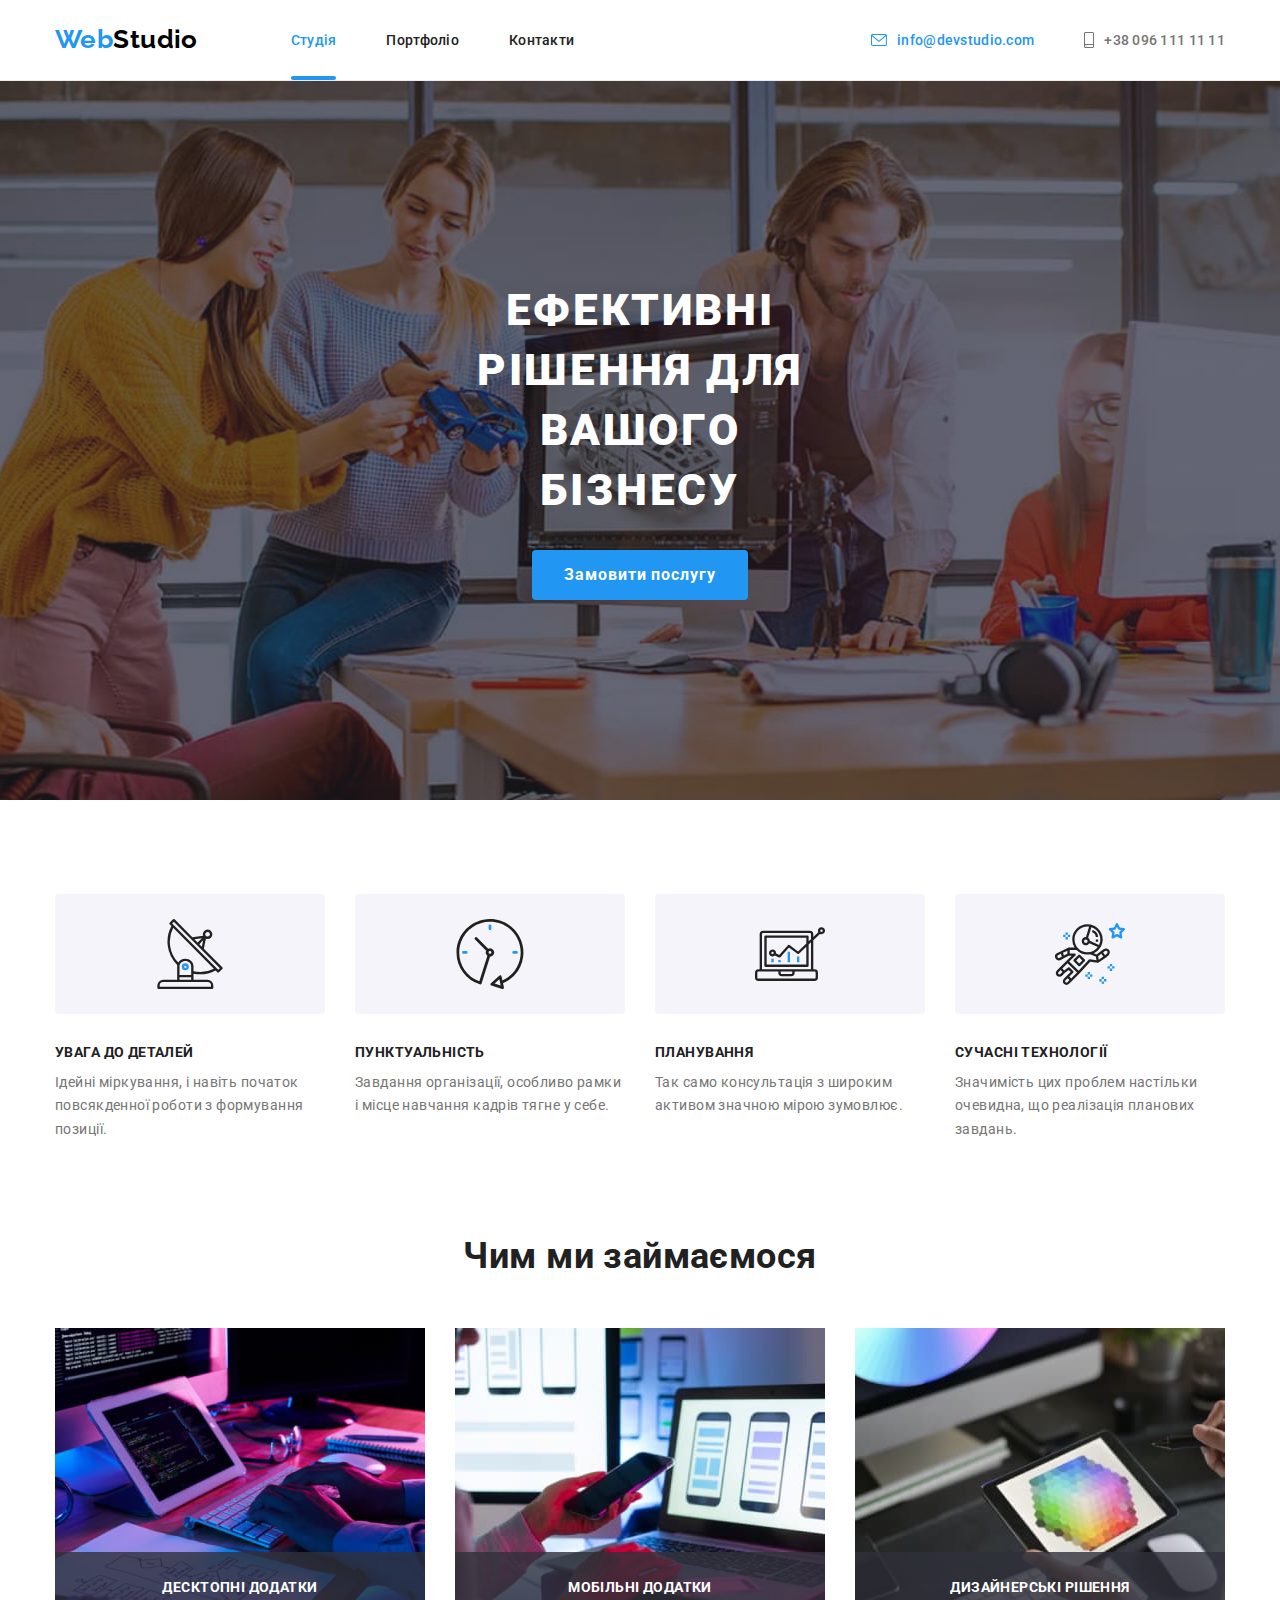
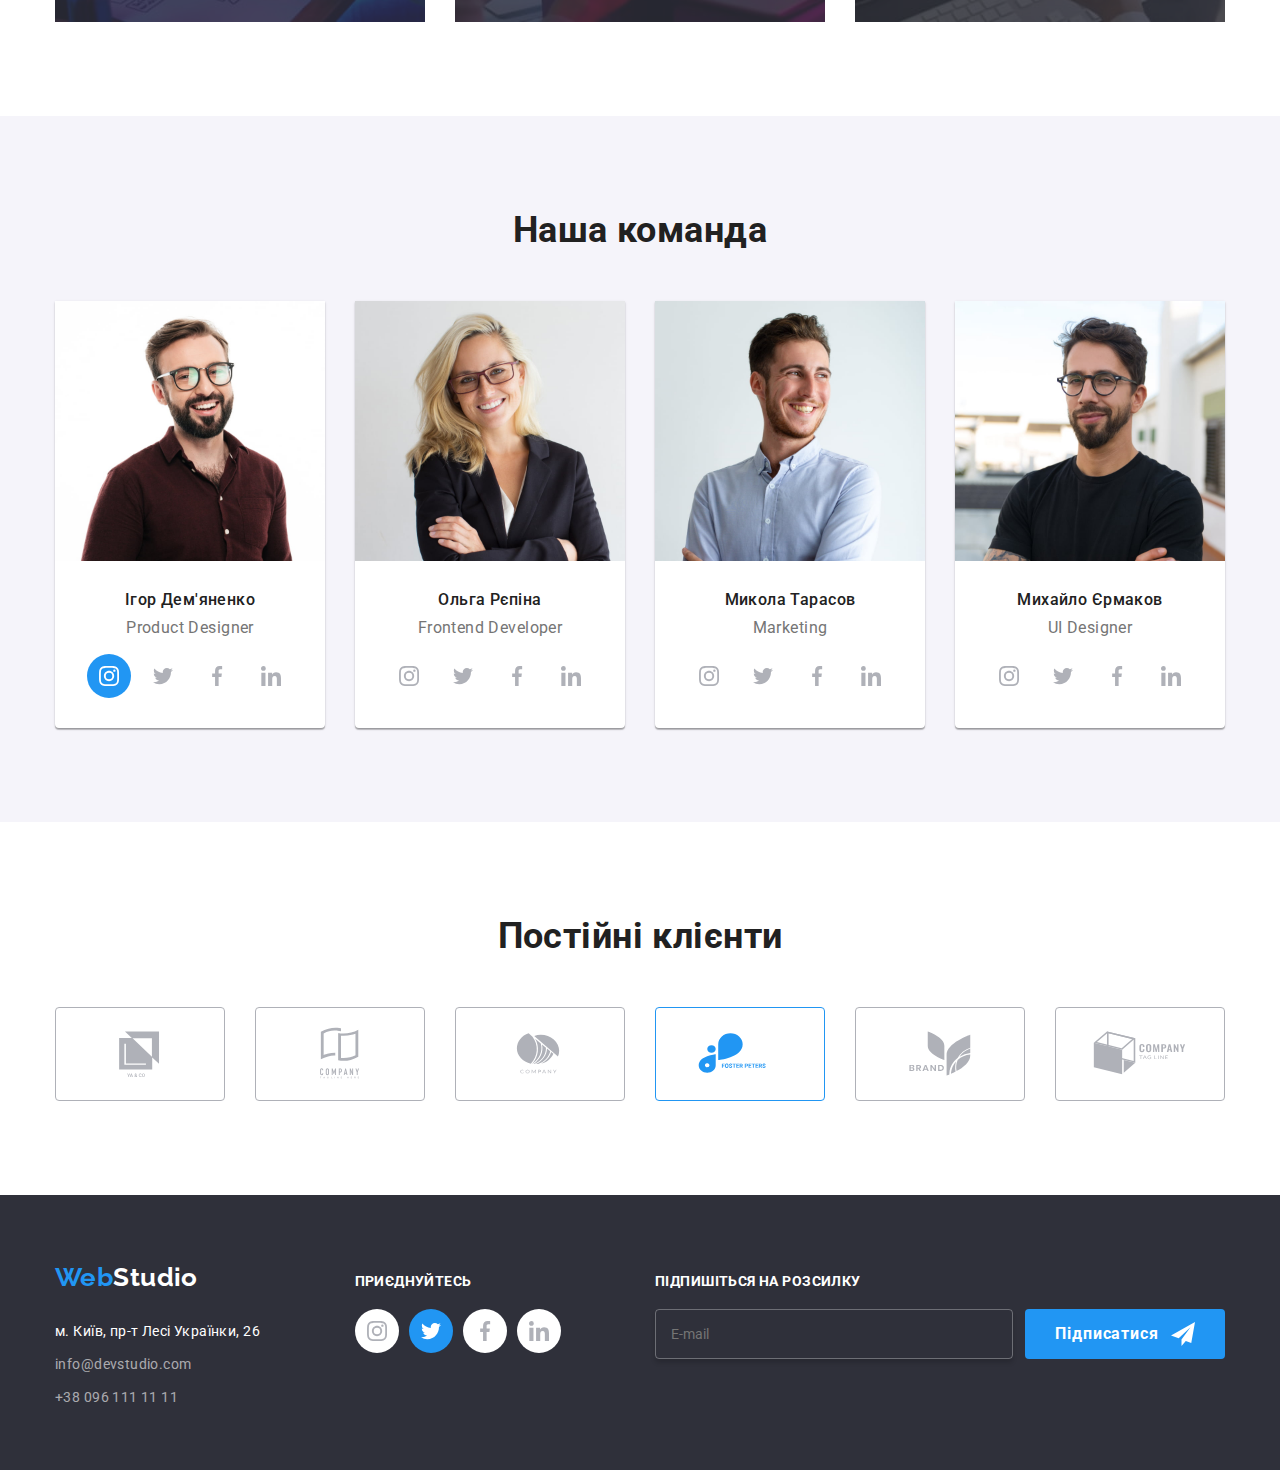
==== commit 3047d989: "Змінює класи контактів у розмітці" ====
--- a/index.html
+++ b/index.html
@@ -33,7 +33,7 @@
       <!-- End Site nav -->
 
       <!-- Contacts in header -->
-      <ul class="contacts">
+      <ul class="top-contacts">
         <li class="item">
           <a class="link current" href="mailto:info@devstudio.com">
             <svg class="contact-icon" width="16px" height="12px">
@@ -442,7 +442,7 @@
   <footer class="page-footer">
     <div class="container">
       <!-- Сontacts in footer -->
-      <address class="footer-contacts">
+      <address class="contacts">
         <!-- Site logo footer -->
         <a class="logo link" href="./index.html"><span class="logo-color">Web</span>Studio</a>
         <!-- End Site logo footer -->
--- a/css/styles.css
+++ b/css/styles.css
@@ -161,16 +161,16 @@
 /* End Site nav */
 
 /* Сontact in header */
-.contacts {
+.top-contacts {
   display: flex;
   margin-left: auto;
 }
 
-.contacts .item + .item {
+.top-contacts .item + .item {
   margin-left: 50px;
 }
 
-.contacts .link {
+.top-contacts .link {
   display: flex;
   align-items: center;
 
@@ -181,9 +181,9 @@
   transition: color var(--transition-duration) var(--timing-function);
 }
 
-.contacts .link.current,
-.contacts .link:hover,
-.contacts .link:focus {
+.top-contacts .link.current,
+.top-contacts .link:hover,
+.top-contacts .link:focus {
   color: var(--accent-color);
 }
 
@@ -786,7 +786,7 @@
 /* End Site logo footer */
 
 /* Сontact in footer */
-.footer-contacts {
+.contacts {
   display: flex;
   flex-direction: column;
   font-style: normal;
@@ -806,6 +806,19 @@
 .contact-list .link:focus {
   color: var(--accent-color);
 }
+
+.contacts .social-link {
+  background-color: rgba(255, 255, 255, 0.10);
+  color: var(--white-color);
+  transition: background-color var(--transition-duration) var(--timing-function);
+}
+
+.contacts .social-link.current,
+.contacts .social-link:hover,
+.contacts .social-link:focus {
+  background-color: var(--accent-color);
+}
+/* End Сontact in footer */
 
 .page-footer .call-to-action {
   margin-bottom: 20px;
@@ -816,21 +829,7 @@
   color: var(--white-color);
 }
 
-.footer-contacts .social-link {
-  background-color: rgba(255, 255, 255, 0.10);
-  color: var(--white-color);
-  transition: background-color var(--transition-duration) var(--timing-function);
-}
-
-.footer-contacts .social-link.current,
-.footer-contacts .social-link:hover,
-.footer-contacts .social-link:focus {
-  background-color: var(--accent-color);
-}
-/* End Сontact in footer */
-
 /* Newsletter subscription in footer */
-
 .newsletter-field {
   display: flex;
   align-items: center;
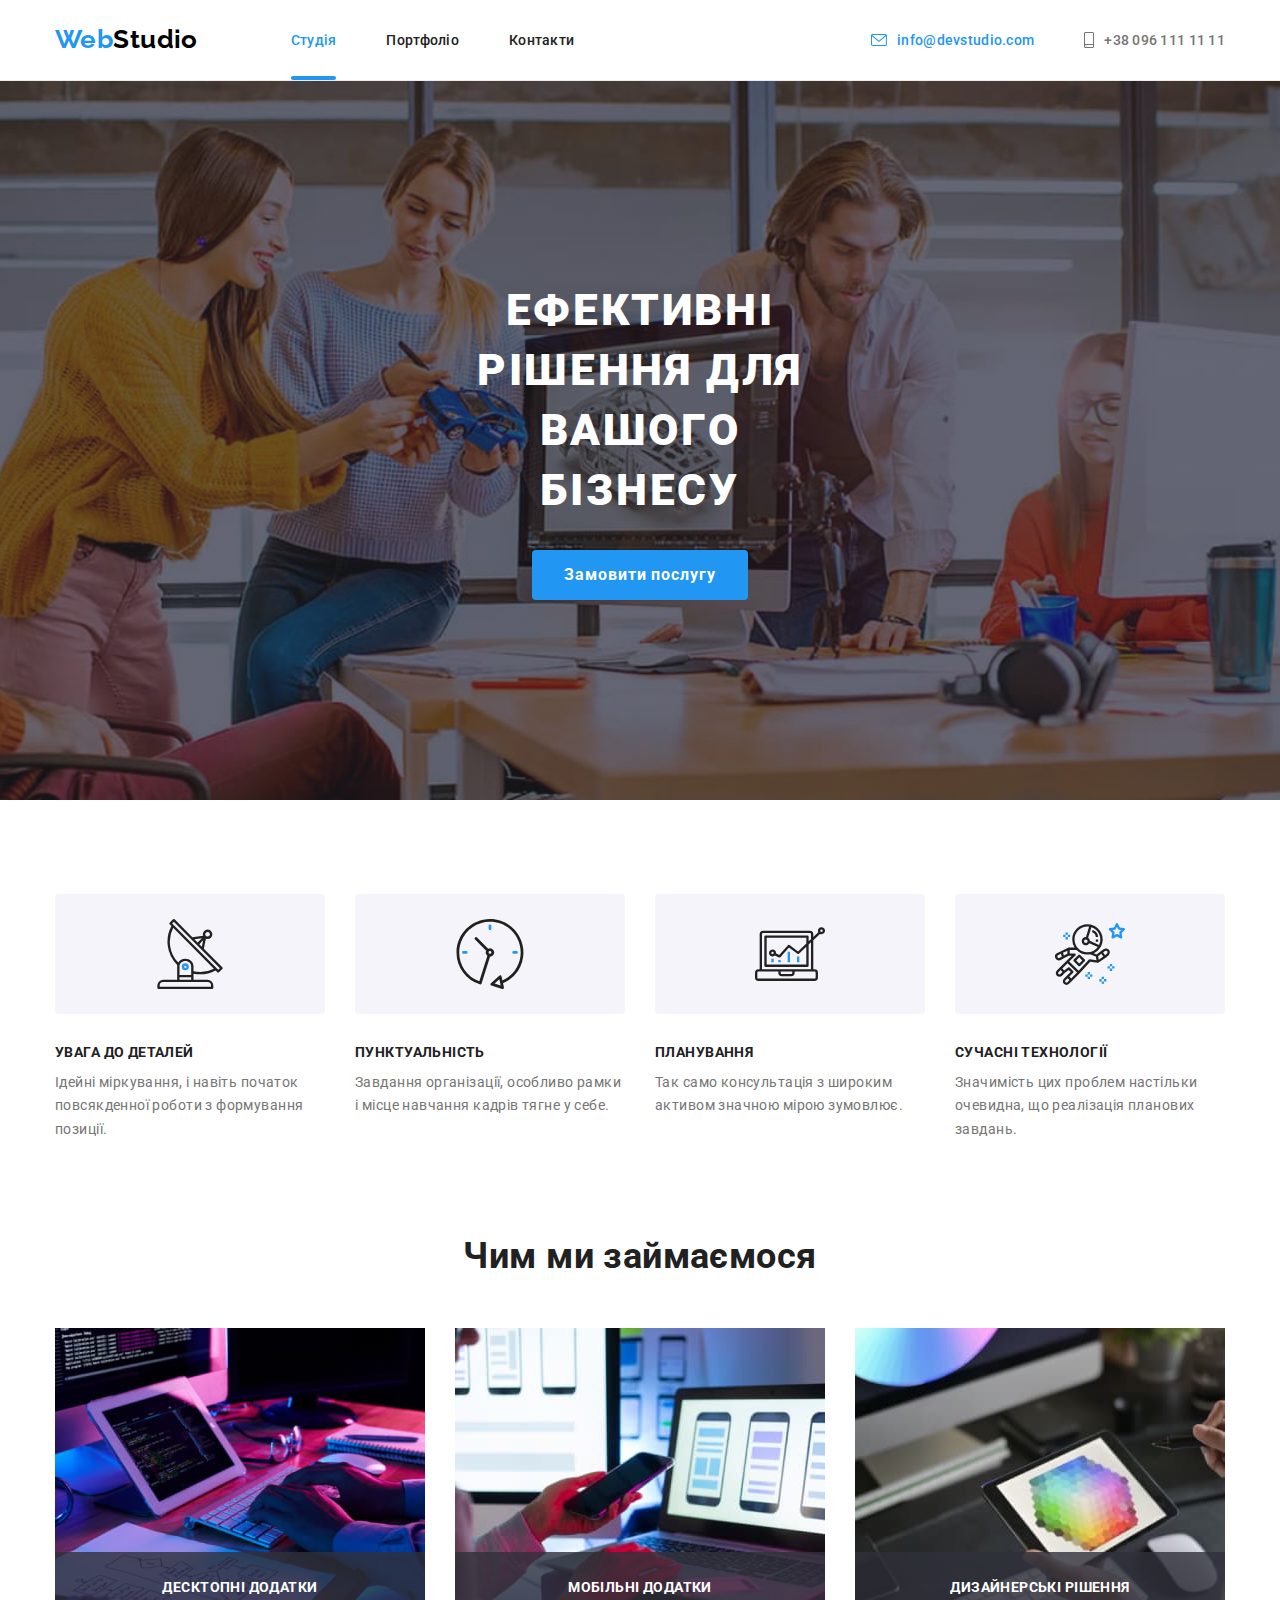
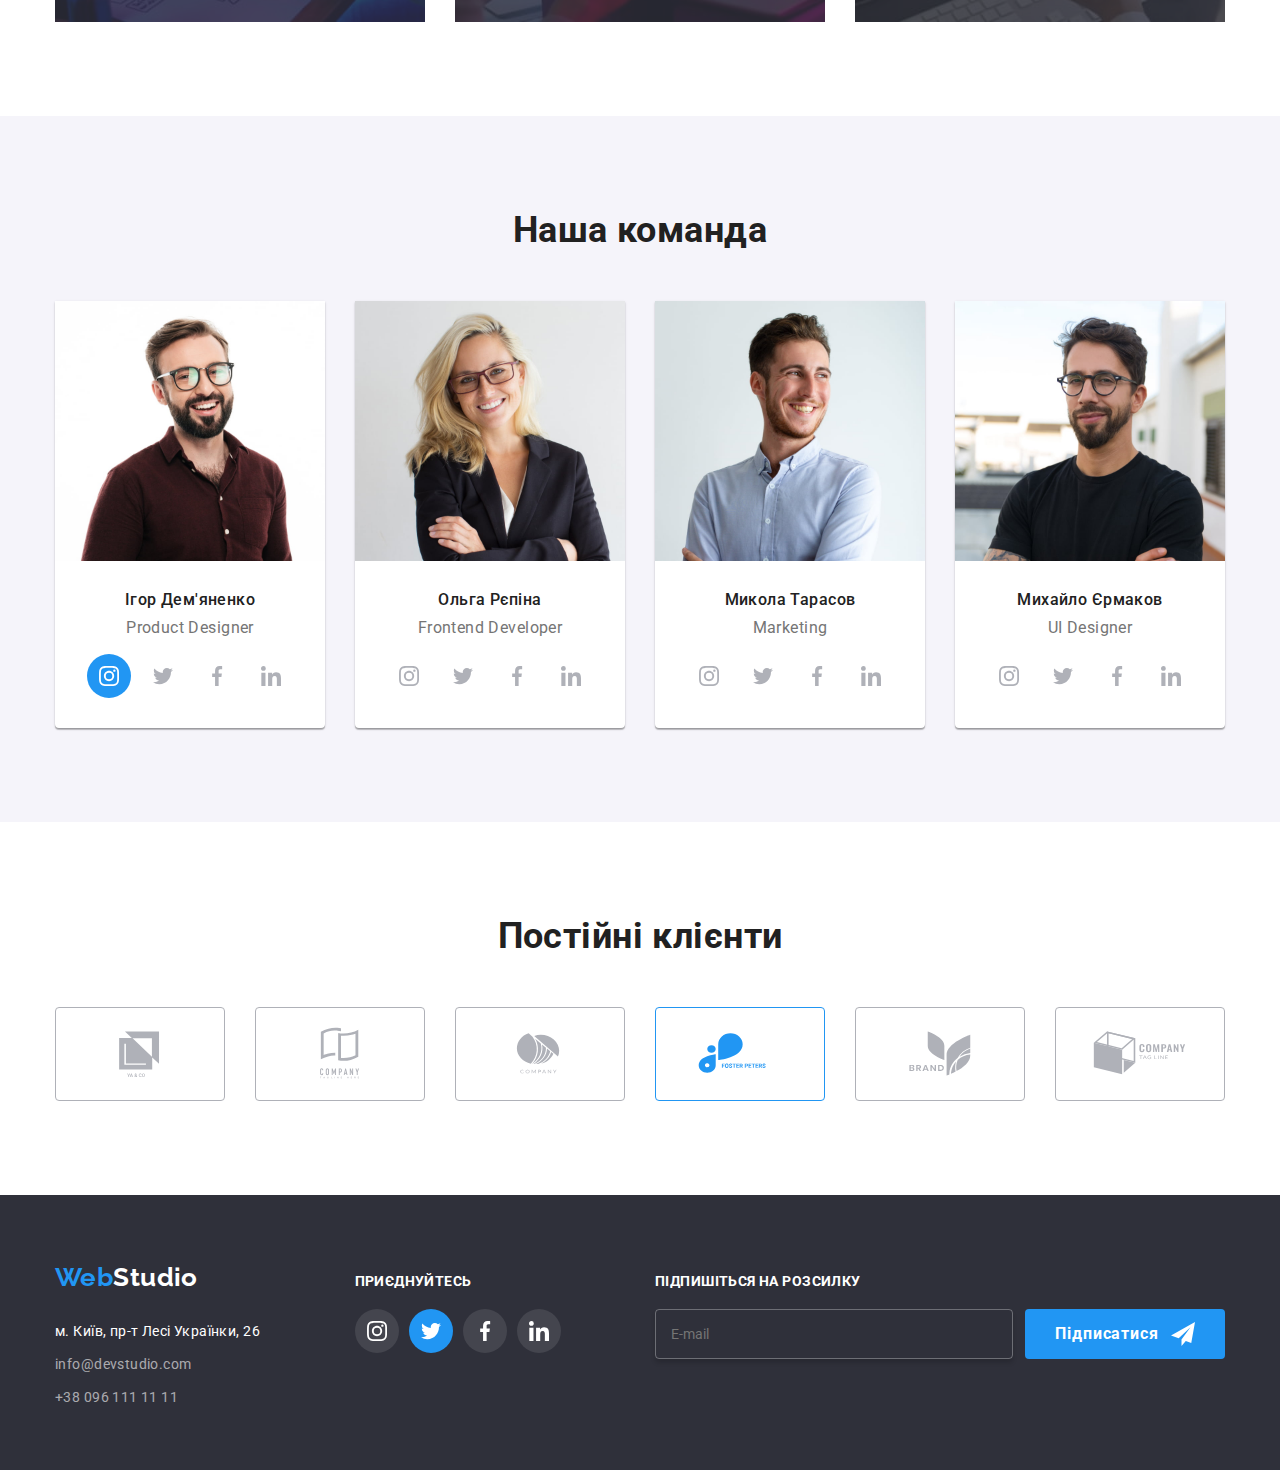
==== commit 38d0a66f: "Update index.html" ====
--- a/index.html
+++ b/index.html
@@ -56,6 +56,7 @@
   </header>
   <!-- End Site header -->
 
+  <!-- Site main content -->
   <main>
     <!-- Site sections -->
     <!-- Hero section -->
@@ -437,6 +438,7 @@
     <!-- End Regular customers -->
     <!-- End Site sections -->
   </main>
+  <!-- End Site main content -->
 
   <!-- Site footer -->
   <footer class="page-footer">
@@ -494,12 +496,13 @@
       <!-- End Social links in footer-->
 
       <!-- Newsletter subscription in footer -->
-      <div class="newsletter">
+      <div class="newsletters">
         <p class="call-to-action">Підпишіться на розсилку</p>
         <form class="newsletter-form" autocomplete="off">
           <label class="newsletter-field">
             <input class="newsletter-input" type="email" name="user-email" placeholder="E-mail">
-            <button class="btn" type="submit"> Підписатися
+            <button class="btn" type="submit">
+              <span class="label">Підписатися</span>
               <svg class="icon" width="24px" height="24px">
                 <use href="./images/sprite.svg#send"></use>
               </svg>
--- a/css/styles.css
+++ b/css/styles.css
@@ -371,11 +371,12 @@
   background-color: transparent;
   border-radius: 4px;
   border: 1px solid rgba(33, 33, 33, 0.20);
-}
-
-/* Варіант фокусу форми №1 */
-.field-input:focus-visible {
-  outline: 1px solid var(--accent-color);
+
+  transition: border-color var(--transition-duration) var(--timing-function);
+}
+
+.field-input:focus {
+  border-color: var(--accent-color);
 }
 
 .field-input:focus + .field-label {
@@ -416,13 +417,16 @@
 
   font-size: 12px;
   color: var(--title-text-color);
+  background-color: transparent;
   border-radius: 4px;
   border: 1px solid rgba(33, 33, 33, 0.20);
   resize: none;
-}
-
-.user-comment:focus-visible {
-  outline: 1px solid var(--accent-color);
+
+  transition: border-color var(--transition-duration) var(--timing-function);
+}
+
+.user-comment:focus {
+  border-color: var(--accent-color);
 }
 
 .user-comment::placeholder {
@@ -440,6 +444,8 @@
   align-items: center;
 
   margin-bottom: 30px;
+
+  cursor: pointer;
 }
 
 .policy-checkbox {
@@ -490,67 +496,8 @@
 }
 
 /* End Стилі для checkbox: policy */
-
-/* Form button */
-
-
-/* End Form button */
-
-/* End Варіант фокусу форми №1 */
-
-/* Варіант фокусу форми №2 */
-/*
-.field-input:focus {
-  outline: 1px solid var(--accent-color);
-}
-
-.field-input:focus,
-.field-input:valid,
-.field-input:not(:placeholder-shown) {
-  border-color: var(--accent-color);
-}
-
-.field-input:focus + .field-label,
-.field-input:valid + .field-label,
-.field-input:not(:placeholder-shown) + .field-label {
-  padding: 0 3px;
-  color: var(--accent-color);
-  background-color: var(--primary-bg-color);
-  transform: translate(-33px, -26px) scale(0.8);
-}
-
-.field-input:focus ~ .field-icon,
-.field-input:valid ~ .field-icon,
-.field-input:not(:placeholder-shown) ~ .field-icon {
-  fill: var(--accent-color);
-} */
-/* End Варіант фокусу форми №2 */
-
-/* Варіант фокусу форми №3 */
-/* .field-item:focus-within .field-icon {
-  fill: var(--accent-color);
-}
-
-.field-item:focus-within .field-input {
-  outline: 1px solid var(--accent-color);
-}
-
-.field-item:focus-within .field-label {
-  color: var(--accent-color);
-}
-
-.field-item:focus-within .field-label,
-.field-input:not(:placeholder-shown) + .field-label {
-  padding: 0 3px;
-  background-color: var(--primary-bg-color);
-  transform: translate(-33px, -26px) scale(0.8);
-} */
-/* End Варіант фокусу форми №3 */
-
 /* End Callback Form */
-
 /* End Backdrop */
-
 /* End Hero section */
 
 .sect-title {
@@ -783,43 +730,6 @@
   margin-bottom: 20px;
 }
 
-/* End Site logo footer */
-
-/* Сontact in footer */
-.contacts {
-  display: flex;
-  flex-direction: column;
-  font-style: normal;
-  line-height: 1.71;
-}
-
-.contact-list .item + .item {
-  margin-top: 9px;
-}
-
-.contact-list .link {
-  color: var(--transparent-60-white-color);
-  transition: color var(--transition-duration) var(--timing-function);
-}
-
-.contact-list .link:hover,
-.contact-list .link:focus {
-  color: var(--accent-color);
-}
-
-.contacts .social-link {
-  background-color: rgba(255, 255, 255, 0.10);
-  color: var(--white-color);
-  transition: background-color var(--transition-duration) var(--timing-function);
-}
-
-.contacts .social-link.current,
-.contacts .social-link:hover,
-.contacts .social-link:focus {
-  background-color: var(--accent-color);
-}
-/* End Сontact in footer */
-
 .page-footer .call-to-action {
   margin-bottom: 20px;
 
@@ -829,6 +739,45 @@
   color: var(--white-color);
 }
 
+/* End Site logo footer */
+
+/* Сontact in footer */
+.contacts {
+  display: flex;
+  flex-direction: column;
+  font-style: normal;
+  line-height: 1.71;
+}
+
+.contact-list .item + .item {
+  margin-top: 9px;
+}
+
+.contact-list .link {
+  color: var(--transparent-60-white-color);
+  transition: color var(--transition-duration) var(--timing-function);
+}
+
+.contact-list .link:hover,
+.contact-list .link:focus {
+  color: var(--accent-color);
+}
+/* End Сontact in footer */
+
+/* Social links in footer */
+.socials .social-link {
+  background-color: rgba(255, 255, 255, 0.10);
+  color: var(--white-color);
+  transition: background-color var(--transition-duration) var(--timing-function);
+}
+
+.socials .social-link.current,
+.socials .social-link:hover,
+.socials .social-link:focus {
+  background-color: var(--accent-color);
+}
+/* End Social links in footer */
+
 /* Newsletter subscription in footer */
 .newsletter-field {
   display: flex;
@@ -875,6 +824,7 @@
 
 .products-filter .btn {
   min-width: 73px;
+  height: 38px;
   padding: 6px 22px;
 
   font-size: 16px;
